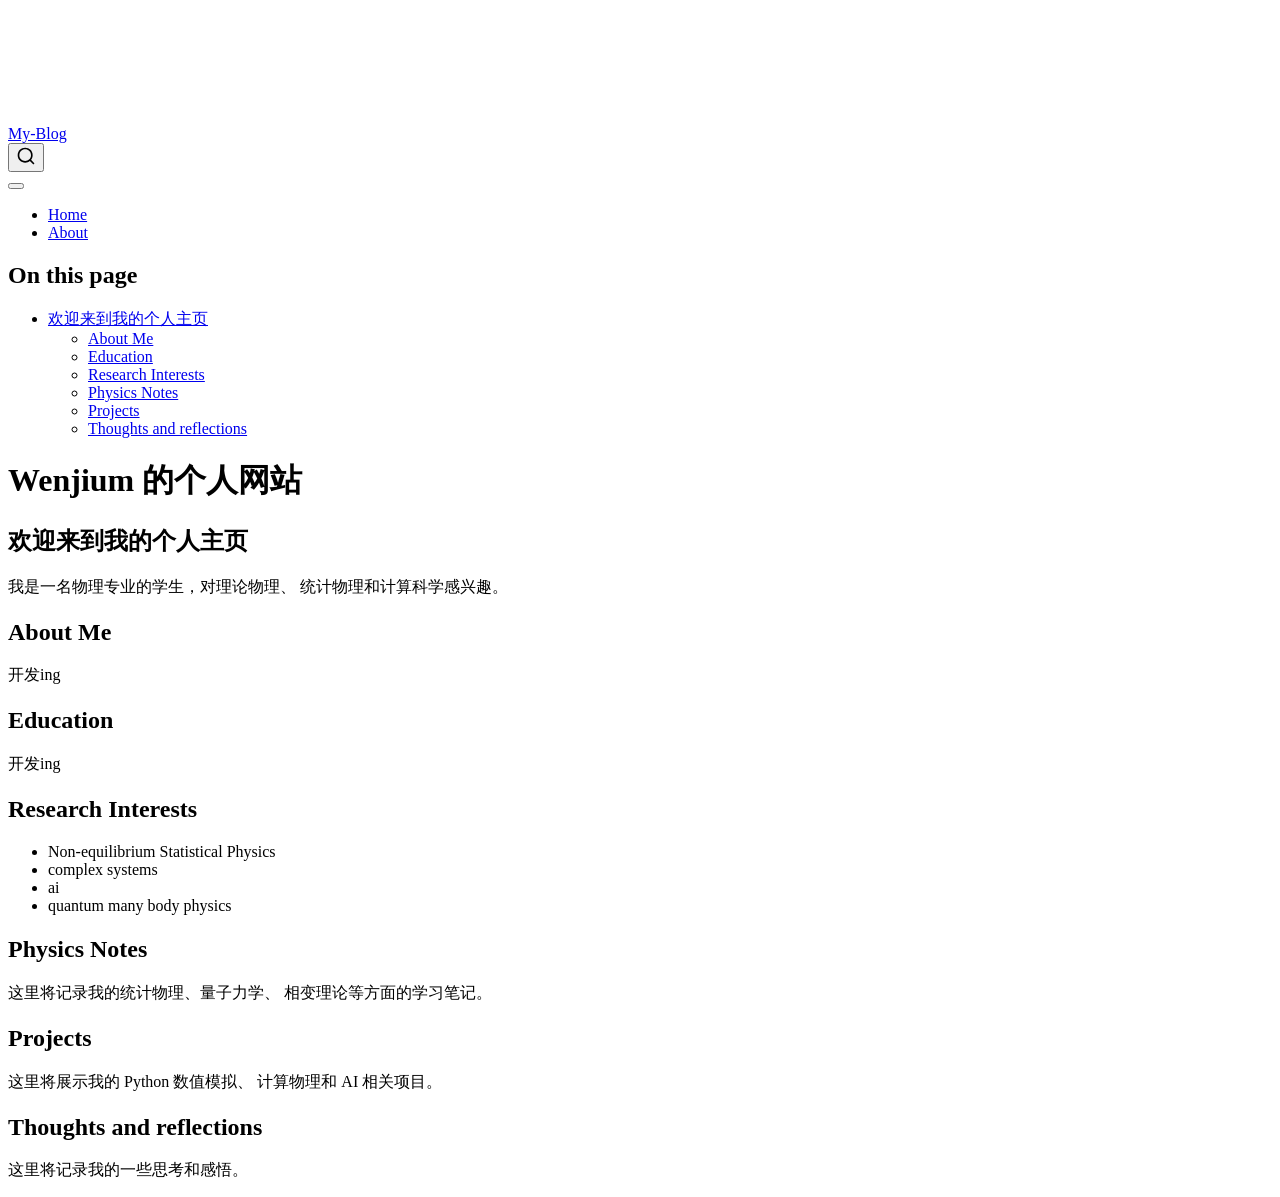
==== index.html @ 46b1db8d "Built site for gh-pages" ====
<!DOCTYPE html>
<html xmlns="http://www.w3.org/1999/xhtml" lang="en" xml:lang="en"><head>

<meta charset="utf-8">
<meta name="generator" content="quarto-1.10.18">

<meta name="viewport" content="width=device-width, initial-scale=1.0, user-scalable=yes">


<title>Wenjium 的个人网站 – My-Blog</title>
<style>
/* Default styles provided by pandoc.
** See https://pandoc.org/MANUAL.html#variables-for-html for config info.
*/
span.smallcaps{font-variant: small-caps;}
div.columns{display: flex; gap: 1.5em;}
div.column{flex: auto;}
@media screen {
div.columns{gap: min(4vw, 1.5em);}
div.column{overflow-x: auto;}
}
div.hanging-indent{margin-left: 1.5em; text-indent: -1.5em;}
ul.task-list{list-style: none;}
ul.task-list li input[type="checkbox"] {
  width: 0.8em;
  margin: 0 0.8em 0.2em -1em; /* quarto-specific, see https://github.com/quarto-dev/quarto-cli/issues/4556 */ 
  vertical-align: middle;
}
</style>


<script src="site_libs/quarto-nav/quarto-nav.js"></script>
<script src="site_libs/quarto-nav/headroom.min.js"></script>
<script src="site_libs/clipboard/clipboard.min.js"></script>
<script src="site_libs/quarto-search/autocomplete.umd.js"></script>
<script src="site_libs/quarto-search/fuse.min.js"></script>
<script src="site_libs/quarto-search/quarto-search.js"></script>
<meta name="quarto:offset" content="./">
<script src="site_libs/quarto-html/quarto.js" type="module"></script>
<script src="site_libs/quarto-html/tabsets/tabsets.js" type="module"></script>
<script src="site_libs/quarto-html/popper.min.js"></script>
<script src="site_libs/quarto-html/tippy.umd.min.js"></script>
<script src="site_libs/quarto-html/anchor.min.js"></script>
<link href="site_libs/quarto-html/tippy.css" rel="stylesheet">
<link href="site_libs/quarto-html/quarto-syntax-highlighting-64a204ab8560d761af7679ceaba22944.css" rel="stylesheet" id="quarto-text-highlighting-styles">
<script src="site_libs/bootstrap/bootstrap.min.js"></script>
<link href="site_libs/bootstrap/bootstrap-icons.css" rel="stylesheet">
<link href="site_libs/bootstrap/bootstrap-172ba59bd5e0b52282274ba0c0cc16fc.min.css" rel="stylesheet" append-hash="true" id="quarto-bootstrap" data-mode="light">
<script id="quarto-search-options" type="application/json">{
  "location": "navbar",
  "copy-button": false,
  "collapse-after": 3,
  "panel-placement": "end",
  "type": "overlay",
  "limit": 50,
  "keyboard-shortcut": [
    "f",
    "/",
    "s"
  ],
  "show-item-context": false,
  "language": {
    "search-no-results-text": "No results",
    "search-matching-documents-text": "matching documents",
    "search-copy-link-title": "Copy link to search",
    "search-hide-matches-text": "Hide additional matches",
    "search-more-match-text": "more match in this document",
    "search-more-matches-text": "more matches in this document",
    "search-clear-button-title": "Clear",
    "search-text-placeholder": "",
    "search-detached-cancel-button-title": "Cancel",
    "search-submit-button-title": "Submit",
    "search-label": "Search"
  }
}</script>


<link rel="stylesheet" href="styles.css">
</head>

<body class="nav-fixed quarto-light">

<div id="quarto-search-results"></div>
  <header id="quarto-header" class="headroom fixed-top">
    <nav class="navbar navbar-expand-lg " data-bs-theme="dark">
      <div class="navbar-container container-fluid">
      <div class="navbar-brand-container mx-auto">
    <a class="navbar-brand" href="./index.html">
    <span class="navbar-title">My-Blog</span>
    </a>
  </div>
            <div id="quarto-search" class="" title="Search"></div>
          <button class="navbar-toggler" type="button" data-bs-toggle="collapse" data-bs-target="#navbarCollapse" aria-controls="navbarCollapse" role="menu" aria-expanded="false" aria-label="Toggle navigation" onclick="if (window.quartoToggleHeadroom) { window.quartoToggleHeadroom(); }">
  <span class="navbar-toggler-icon"></span>
</button>
          <div class="collapse navbar-collapse" id="navbarCollapse">
            <ul class="navbar-nav navbar-nav-scroll me-auto">
  <li class="nav-item">
    <a class="nav-link active" href="./index.html" aria-current="page"> 
<span class="menu-text">Home</span></a>
  </li>  
  <li class="nav-item">
    <a class="nav-link" href="./about.html"> 
<span class="menu-text">About</span></a>
  </li>  
</ul>
          </div> <!-- /navcollapse -->
            <div class="quarto-navbar-tools">
</div>
      </div> <!-- /container-fluid -->
    </nav>
</header>
<!-- content -->
<div id="quarto-content" class="quarto-container page-columns page-rows-contents page-layout-article page-navbar">
<!-- sidebar -->
<!-- margin-sidebar -->
    <div id="quarto-margin-sidebar" class="sidebar margin-sidebar">
        <nav id="TOC" role="doc-toc" class="toc-active">
    <h2 id="toc-title">On this page</h2>
   
  <ul>
  <li><a href="#欢迎来到我的个人主页" id="toc-欢迎来到我的个人主页" class="nav-link active" data-scroll-target="#欢迎来到我的个人主页">欢迎来到我的个人主页</a>
  <ul class="collapse">
  <li><a href="#about-me" id="toc-about-me" class="nav-link" data-scroll-target="#about-me">About Me</a></li>
  <li><a href="#education" id="toc-education" class="nav-link" data-scroll-target="#education">Education</a></li>
  <li><a href="#research-interests" id="toc-research-interests" class="nav-link" data-scroll-target="#research-interests">Research Interests</a></li>
  <li><a href="#physics-notes" id="toc-physics-notes" class="nav-link" data-scroll-target="#physics-notes">Physics Notes</a></li>
  <li><a href="#projects" id="toc-projects" class="nav-link" data-scroll-target="#projects">Projects</a></li>
  <li><a href="#thoughts-and-reflections" id="toc-thoughts-and-reflections" class="nav-link" data-scroll-target="#thoughts-and-reflections">Thoughts and reflections</a></li>
  </ul></li>
  </ul>
</nav>
    </div>
<!-- main -->
<main class="content" id="quarto-document-content">

<header id="title-block-header" class="quarto-title-block default">
<div class="quarto-title">
<h1 class="title">Wenjium 的个人网站</h1>
</div>



<div class="quarto-title-meta">

    
  
    
  </div>
  


</header>


<section id="欢迎来到我的个人主页" class="level1">
<h1>欢迎来到我的个人主页</h1>
<p>我是一名物理专业的学生，对理论物理、 统计物理和计算科学感兴趣。</p>
<section id="about-me" class="level2">
<h2 class="anchored" data-anchor-id="about-me">About Me</h2>
<p>开发ing</p>
</section>
<section id="education" class="level2">
<h2 class="anchored" data-anchor-id="education">Education</h2>
<p>开发ing</p>
</section>
<section id="research-interests" class="level2">
<h2 class="anchored" data-anchor-id="research-interests">Research Interests</h2>
<ul>
<li>Non-equilibrium Statistical Physics</li>
<li>complex systems</li>
<li>ai</li>
<li>quantum many body physics</li>
</ul>
</section>
<section id="physics-notes" class="level2">
<h2 class="anchored" data-anchor-id="physics-notes">Physics Notes</h2>
<p>这里将记录我的统计物理、量子力学、 相变理论等方面的学习笔记。</p>
</section>
<section id="projects" class="level2">
<h2 class="anchored" data-anchor-id="projects">Projects</h2>
<p>这里将展示我的 Python 数值模拟、 计算物理和 AI 相关项目。</p>
</section>
<section id="thoughts-and-reflections" class="level2">
<h2 class="anchored" data-anchor-id="thoughts-and-reflections">Thoughts and reflections</h2>
<p>这里将记录我的一些思考和感悟。</p>


</section>
</section>

</main> <!-- /main -->
<script id="quarto-html-after-body" type="application/javascript">
  window.document.addEventListener("DOMContentLoaded", function (event) {
    const icon = "";
    const anchorJS = new window.AnchorJS();
    anchorJS.options = {
      placement: 'right',
      icon: icon
    };
    anchorJS.add('.anchored');
    const isCodeAnnotation = (el) => {
      for (const clz of el.classList) {
        if (clz.startsWith('code-annotation-')) {                     
          return true;
        }
      }
      return false;
    }
    const onCopySuccess = function(e) {
      // button target
      const button = e.trigger;
      // don't keep focus
      button.blur();
      // flash "checked"
      button.classList.add('code-copy-button-checked');
      var currentTitle = button.getAttribute("title");
      button.setAttribute("title", "Copied!");
      let tooltip;
      if (window.bootstrap) {
        button.setAttribute("data-bs-toggle", "tooltip");
        button.setAttribute("data-bs-placement", "left");
        button.setAttribute("data-bs-title", "Copied!");
        tooltip = new bootstrap.Tooltip(button, 
          { trigger: "manual", 
            customClass: "code-copy-button-tooltip",
            offset: [0, -8]});
        tooltip.show();    
      }
      setTimeout(function() {
        if (tooltip) {
          tooltip.hide();
          button.removeAttribute("data-bs-title");
          button.removeAttribute("data-bs-toggle");
          button.removeAttribute("data-bs-placement");
        }
        button.setAttribute("title", currentTitle);
        button.classList.remove('code-copy-button-checked');
      }, 1000);
      // clear code selection
      e.clearSelection();
    }
    const getTextToCopy = function(trigger) {
      const outerScaffold = trigger.parentElement.cloneNode(true);
      const codeEl = outerScaffold.querySelector('code');
      for (const childEl of codeEl.children) {
        if (isCodeAnnotation(childEl)) {
          childEl.remove();
        }
      }
      return codeEl.innerText;
    }
    const clipboard = new window.ClipboardJS('.code-copy-button:not([data-in-quarto-modal])', {
      text: getTextToCopy
    });
    clipboard.on('success', onCopySuccess);
    if (window.document.getElementById('quarto-embedded-source-code-modal')) {
      const clipboardModal = new window.ClipboardJS('.code-copy-button[data-in-quarto-modal]', {
        text: getTextToCopy,
        container: window.document.getElementById('quarto-embedded-source-code-modal')
      });
      clipboardModal.on('success', onCopySuccess);
    }
      var localhostRegex = new RegExp(/^(?:http|https):\/\/localhost\:?[0-9]*\//);
      var mailtoRegex = new RegExp(/^mailto:/);
        var filterRegex = new RegExp('/' + window.location.host + '/');
      var isInternal = (href) => {
          return filterRegex.test(href) || localhostRegex.test(href) || mailtoRegex.test(href);
      }
      // Inspect non-navigation links and adorn them if external
     var links = window.document.querySelectorAll('a[href]:not(.nav-link):not(.navbar-brand):not(.toc-action):not(.sidebar-link):not(.sidebar-item-toggle):not(.pagination-link):not(.no-external):not([aria-hidden]):not(.dropdown-item):not(.quarto-navigation-tool):not(.about-link)');
      for (var i=0; i<links.length; i++) {
        const link = links[i];
        if (!isInternal(link.href)) {
          // undo the damage that might have been done by quarto-nav.js in the case of
          // links that we want to consider external
          if (link.dataset.originalHref !== undefined) {
            link.href = link.dataset.originalHref;
          }
        }
      }
    function tippyHover(el, contentFn, onTriggerFn, onUntriggerFn) {
      const config = {
        allowHTML: true,
        maxWidth: 500,
        delay: 100,
        arrow: false,
        appendTo: function(el) {
            return el.parentElement;
        },
        interactive: true,
        interactiveBorder: 10,
        theme: 'quarto',
        placement: 'bottom-start',
      };
      if (contentFn) {
        config.content = contentFn;
      }
      if (onTriggerFn) {
        config.onTrigger = onTriggerFn;
      }
      if (onUntriggerFn) {
        config.onUntrigger = onUntriggerFn;
      }
      window.tippy(el, config); 
    }
    const noterefs = window.document.querySelectorAll('a[role="doc-noteref"]');
    for (var i=0; i<noterefs.length; i++) {
      const ref = noterefs[i];
      tippyHover(ref, function() {
        // use id or data attribute instead here
        let href = ref.getAttribute('data-footnote-href') || ref.getAttribute('href');
        try { href = new URL(href).hash; } catch {}
        const id = href.replace(/^#\/?/, "");
        const note = window.document.getElementById(id);
        if (note) {
          return note.innerHTML;
        } else {
          return "";
        }
      });
    }
    const xrefs = window.document.querySelectorAll('a.quarto-xref');
    const processXRef = (id, note) => {
      // Strip column container classes
      const stripColumnClz = (el) => {
        el.classList.remove("page-full", "page-columns");
        if (el.children) {
          for (const child of el.children) {
            stripColumnClz(child);
          }
        }
      }
      stripColumnClz(note)
      if (id === null || id.startsWith('sec-')) {
        // Special case sections, only their first couple elements
        const container = document.createElement("div");
        if (note.children && note.children.length > 2) {
          container.appendChild(note.children[0].cloneNode(true));
          for (let i = 1; i < note.children.length; i++) {
            const child = note.children[i];
            if (child.tagName === "P" && child.innerText === "") {
              continue;
            } else {
              container.appendChild(child.cloneNode(true));
              break;
            }
          }
          if (window.Quarto?.typesetMath) {
            window.Quarto.typesetMath(container);
          }
          return container.innerHTML
        } else {
          if (window.Quarto?.typesetMath) {
            window.Quarto.typesetMath(note);
          }
          return note.innerHTML;
        }
      } else {
        // Remove any anchor links if they are present
        const anchorLink = note.querySelector('a.anchorjs-link');
        if (anchorLink) {
          anchorLink.remove();
        }
        if (window.Quarto?.typesetMath) {
          window.Quarto.typesetMath(note);
        }
        if (note.classList.contains("callout")) {
          return note.outerHTML;
        } else {
          return note.innerHTML;
        }
      }
    }
    for (var i=0; i<xrefs.length; i++) {
      const xref = xrefs[i];
      tippyHover(xref, undefined, function(instance) {
        instance.disable();
        let url = xref.getAttribute('href');
        let hash = undefined; 
        if (url.startsWith('#')) {
          hash = url;
        } else {
          try { hash = new URL(url).hash; } catch {}
        }
        if (hash) {
          const id = hash.replace(/^#\/?/, "");
          const note = window.document.getElementById(id);
          if (note !== null) {
            try {
              const html = processXRef(id, note.cloneNode(true));
              instance.setContent(html);
            } finally {
              instance.enable();
              instance.show();
            }
          } else {
            // See if we can fetch this
            fetch(url.split('#')[0])
            .then(res => res.text())
            .then(html => {
              const parser = new DOMParser();
              const htmlDoc = parser.parseFromString(html, "text/html");
              const note = htmlDoc.getElementById(id);
              if (note !== null) {
                const html = processXRef(id, note);
                instance.setContent(html);
              } 
            }).finally(() => {
              instance.enable();
              instance.show();
            });
          }
        } else {
          // See if we can fetch a full url (with no hash to target)
          // This is a special case and we should probably do some content thinning / targeting
          fetch(url)
          .then(res => res.text())
          .then(html => {
            const parser = new DOMParser();
            const htmlDoc = parser.parseFromString(html, "text/html");
            const note = htmlDoc.querySelector('main.content');
            if (note !== null) {
              // This should only happen for chapter cross references
              // (since there is no id in the URL)
              // remove the first header
              if (note.children.length > 0 && note.children[0].tagName === "HEADER") {
                note.children[0].remove();
              }
              const html = processXRef(null, note);
              instance.setContent(html);
            } 
          }).finally(() => {
            instance.enable();
            instance.show();
          });
        }
      }, function(instance) {
      });
    }
        let selectedAnnoteEl;
        const selectorForAnnotation = ( cell, annotation) => {
          let cellAttr = 'data-code-cell="' + cell + '"';
          let lineAttr = 'data-code-annotation="' +  annotation + '"';
          const selector = 'span[' + cellAttr + '][' + lineAttr + ']';
          return selector;
        }
        const selectCodeLines = (annoteEl) => {
          const doc = window.document;
          const targetCell = annoteEl.getAttribute("data-target-cell");
          const targetAnnotation = annoteEl.getAttribute("data-target-annotation");
          const annoteSpan = window.document.querySelector(selectorForAnnotation(targetCell, targetAnnotation));
          const lines = annoteSpan.getAttribute("data-code-lines").split(",");
          const lineIds = lines.map((line) => {
            return targetCell + "-" + line;
          })
          let top = null;
          let height = null;
          let parent = null;
          if (lineIds.length > 0) {
              //compute the position of the single el (top and bottom and make a div)
              const el = window.document.getElementById(lineIds[0]);
              top = el.offsetTop;
              height = el.offsetHeight;
              parent = el.parentElement.parentElement;
            if (lineIds.length > 1) {
              const lastEl = window.document.getElementById(lineIds[lineIds.length - 1]);
              const bottom = lastEl.offsetTop + lastEl.offsetHeight;
              height = bottom - top;
            }
            if (top !== null && height !== null && parent !== null) {
              // cook up a div (if necessary) and position it 
              let div = window.document.getElementById("code-annotation-line-highlight");
              if (div === null) {
                div = window.document.createElement("div");
                div.setAttribute("id", "code-annotation-line-highlight");
                div.style.position = 'absolute';
                parent.appendChild(div);
              }
              div.style.top = top - 2 + "px";
              div.style.height = height + 4 + "px";
              div.style.left = 0;
              let gutterDiv = window.document.getElementById("code-annotation-line-highlight-gutter");
              if (gutterDiv === null) {
                gutterDiv = window.document.createElement("div");
                gutterDiv.setAttribute("id", "code-annotation-line-highlight-gutter");
                gutterDiv.style.position = 'absolute';
                const codeCell = window.document.getElementById(targetCell);
                const gutter = codeCell.querySelector('.code-annotation-gutter');
                gutter.appendChild(gutterDiv);
              }
              gutterDiv.style.top = top - 2 + "px";
              gutterDiv.style.height = height + 4 + "px";
            }
            selectedAnnoteEl = annoteEl;
          }
        };
        const unselectCodeLines = () => {
          const elementsIds = ["code-annotation-line-highlight", "code-annotation-line-highlight-gutter"];
          elementsIds.forEach((elId) => {
            const div = window.document.getElementById(elId);
            if (div) {
              div.remove();
            }
          });
          selectedAnnoteEl = undefined;
        };
          // Handle positioning of the toggle
      window.addEventListener(
        "resize",
        throttle(() => {
          elRect = undefined;
          if (selectedAnnoteEl) {
            selectCodeLines(selectedAnnoteEl);
          }
        }, 10)
      );
      function throttle(fn, ms) {
      let throttle = false;
      let timer;
        return (...args) => {
          if(!throttle) { // first call gets through
              fn.apply(this, args);
              throttle = true;
          } else { // all the others get throttled
              if(timer) clearTimeout(timer); // cancel #2
              timer = setTimeout(() => {
                fn.apply(this, args);
                timer = throttle = false;
              }, ms);
          }
        };
      }
        // Attach click handler to the DT
        const annoteDls = window.document.querySelectorAll('dt[data-target-cell]');
        for (const annoteDlNode of annoteDls) {
          annoteDlNode.addEventListener('click', (event) => {
            const clickedEl = event.target;
            if (clickedEl !== selectedAnnoteEl) {
              unselectCodeLines();
              const activeEl = window.document.querySelector('dt[data-target-cell].code-annotation-active');
              if (activeEl) {
                activeEl.classList.remove('code-annotation-active');
              }
              selectCodeLines(clickedEl);
              clickedEl.classList.add('code-annotation-active');
            } else {
              // Unselect the line
              unselectCodeLines();
              clickedEl.classList.remove('code-annotation-active');
            }
          });
        }
    const findCites = (el) => {
      const parentEl = el.parentElement;
      if (parentEl) {
        const cites = parentEl.dataset.cites;
        if (cites) {
          return {
            el,
            cites: cites.split(' ')
          };
        } else {
          return findCites(el.parentElement)
        }
      } else {
        return undefined;
      }
    };
    var bibliorefs = window.document.querySelectorAll('a[role="doc-biblioref"]');
    for (var i=0; i<bibliorefs.length; i++) {
      const ref = bibliorefs[i];
      const citeInfo = findCites(ref);
      if (citeInfo) {
        tippyHover(citeInfo.el, function() {
          var popup = window.document.createElement('div');
          citeInfo.cites.forEach(function(cite) {
            var citeDiv = window.document.createElement('div');
            citeDiv.classList.add('hanging-indent');
            citeDiv.classList.add('csl-entry');
            var biblioDiv = window.document.getElementById('ref-' + cite);
            if (biblioDiv) {
              citeDiv.innerHTML = biblioDiv.innerHTML;
            }
            popup.appendChild(citeDiv);
          });
          return popup.innerHTML;
        });
      }
    }
  });
  </script>
</div> <!-- /content -->




</body></html>
---- site_libs/quarto-html/tippy.css ----
.tippy-box[data-animation=fade][data-state=hidden]{opacity:0}[data-tippy-root]{max-width:calc(100vw - 10px)}.tippy-box{position:relative;background-color:#333;color:#fff;border-radius:4px;font-size:14px;line-height:1.4;white-space:normal;outline:0;transition-property:transform,visibility,opacity}.tippy-box[data-placement^=top]>.tippy-arrow{bottom:0}.tippy-box[data-placement^=top]>.tippy-arrow:before{bottom:-7px;left:0;border-width:8px 8px 0;border-top-color:initial;transform-origin:center top}.tippy-box[data-placement^=bottom]>.tippy-arrow{top:0}.tippy-box[data-placement^=bottom]>.tippy-arrow:before{top:-7px;left:0;border-width:0 8px 8px;border-bottom-color:initial;transform-origin:center bottom}.tippy-box[data-placement^=left]>.tippy-arrow{right:0}.tippy-box[data-placement^=left]>.tippy-arrow:before{border-width:8px 0 8px 8px;border-left-color:initial;right:-7px;transform-origin:center left}.tippy-box[data-placement^=right]>.tippy-arrow{left:0}.tippy-box[data-placement^=right]>.tippy-arrow:before{left:-7px;border-width:8px 8px 8px 0;border-right-color:initial;transform-origin:center right}.tippy-box[data-inertia][data-state=visible]{transition-timing-function:cubic-bezier(.54,1.5,.38,1.11)}.tippy-arrow{width:16px;height:16px;color:#333}.tippy-arrow:before{content:"";position:absolute;border-color:transparent;border-style:solid}.tippy-content{position:relative;padding:5px 9px;z-index:1}
---- site_libs/quarto-html/quarto-syntax-highlighting-64a204ab8560d761af7679ceaba22944.css ----
/* quarto syntax highlight colors */
:root {
  --quarto-hl-ot-color: #003B4F;
  --quarto-hl-at-color: #657422;
  --quarto-hl-ss-color: #20794D;
  --quarto-hl-an-color: #5E5E5E;
  --quarto-hl-fu-color: #4758AB;
  --quarto-hl-st-color: #20794D;
  --quarto-hl-cf-color: #003B4F;
  --quarto-hl-op-color: #5E5E5E;
  --quarto-hl-er-color: #AD0000;
  --quarto-hl-bn-color: #AD0000;
  --quarto-hl-al-color: #AD0000;
  --quarto-hl-va-color: #111111;
  --quarto-hl-bu-color: inherit;
  --quarto-hl-ex-color: inherit;
  --quarto-hl-pp-color: #AD0000;
  --quarto-hl-in-color: #5E5E5E;
  --quarto-hl-vs-color: #20794D;
  --quarto-hl-wa-color: #5E5E5E;
  --quarto-hl-do-color: #5E5E5E;
  --quarto-hl-im-color: #00769E;
  --quarto-hl-ch-color: #20794D;
  --quarto-hl-dt-color: #AD0000;
  --quarto-hl-fl-color: #AD0000;
  --quarto-hl-co-color: #5E5E5E;
  --quarto-hl-cv-color: #5E5E5E;
  --quarto-hl-cn-color: #8f5902;
  --quarto-hl-sc-color: #5E5E5E;
  --quarto-hl-dv-color: #AD0000;
  --quarto-hl-kw-color: #003B4F;
}

/* other quarto variables */
:root {
  --quarto-font-monospace: SFMono-Regular, Menlo, Monaco, Consolas, "Liberation Mono", "Courier New", monospace;
}

/* syntax highlight based on Pandoc's rules */
pre > code.sourceCode > span {
  color: #003B4F;
}

code.sourceCode > span {
  color: #003B4F;
}

div.sourceCode,
div.sourceCode pre.sourceCode {
  color: #003B4F;
}

/* Normal */
code span {
  color: #003B4F;
}

/* Alert */
code span.al {
  color: #AD0000;
  font-style: inherit;
}

/* Annotation */
code span.an {
  color: #5E5E5E;
  font-style: inherit;
}

/* Attribute */
code span.at {
  color: #657422;
  font-style: inherit;
}

/* BaseN */
code span.bn {
  color: #AD0000;
  font-style: inherit;
}

/* BuiltIn */
code span.bu {
  font-style: inherit;
}

/* ControlFlow */
code span.cf {
  color: #003B4F;
  font-weight: bold;
  font-style: inherit;
}

/* Char */
code span.ch {
  color: #20794D;
  font-style: inherit;
}

/* Constant */
code span.cn {
  color: #8f5902;
  font-style: inherit;
}

/* Comment */
code span.co {
  color: #5E5E5E;
  font-style: inherit;
}

/* CommentVar */
code span.cv {
  color: #5E5E5E;
  font-style: italic;
}

/* Documentation */
code span.do {
  color: #5E5E5E;
  font-style: italic;
}

/* DataType */
code span.dt {
  color: #AD0000;
  font-style: inherit;
}

/* DecVal */
code span.dv {
  color: #AD0000;
  font-style: inherit;
}

/* Error */
code span.er {
  color: #AD0000;
  font-style: inherit;
}

/* Extension */
code span.ex {
  font-style: inherit;
}

/* Float */
code span.fl {
  color: #AD0000;
  font-style: inherit;
}

/* Function */
code span.fu {
  color: #4758AB;
  font-style: inherit;
}

/* Import */
code span.im {
  color: #00769E;
  font-style: inherit;
}

/* Information */
code span.in {
  color: #5E5E5E;
  font-style: inherit;
}

/* Keyword */
code span.kw {
  color: #003B4F;
  font-weight: bold;
  font-style: inherit;
}

/* Operator */
code span.op {
  color: #5E5E5E;
  font-style: inherit;
}

/* Other */
code span.ot {
  color: #003B4F;
  font-style: inherit;
}

/* Preprocessor */
code span.pp {
  color: #AD0000;
  font-style: inherit;
}

/* SpecialChar */
code span.sc {
  color: #5E5E5E;
  font-style: inherit;
}

/* SpecialString */
code span.ss {
  color: #20794D;
  font-style: inherit;
}

/* String */
code span.st {
  color: #20794D;
  font-style: inherit;
}

/* Variable */
code span.va {
  color: #111111;
  font-style: inherit;
}

/* VerbatimString */
code span.vs {
  color: #20794D;
  font-style: inherit;
}

/* Warning */
code span.wa {
  color: #5E5E5E;
  font-style: italic;
}

.prevent-inlining {
  content: "</";
}

/*# sourceMappingURL=9d8d5bb603a83b8298b89080a598c93b.css.map */
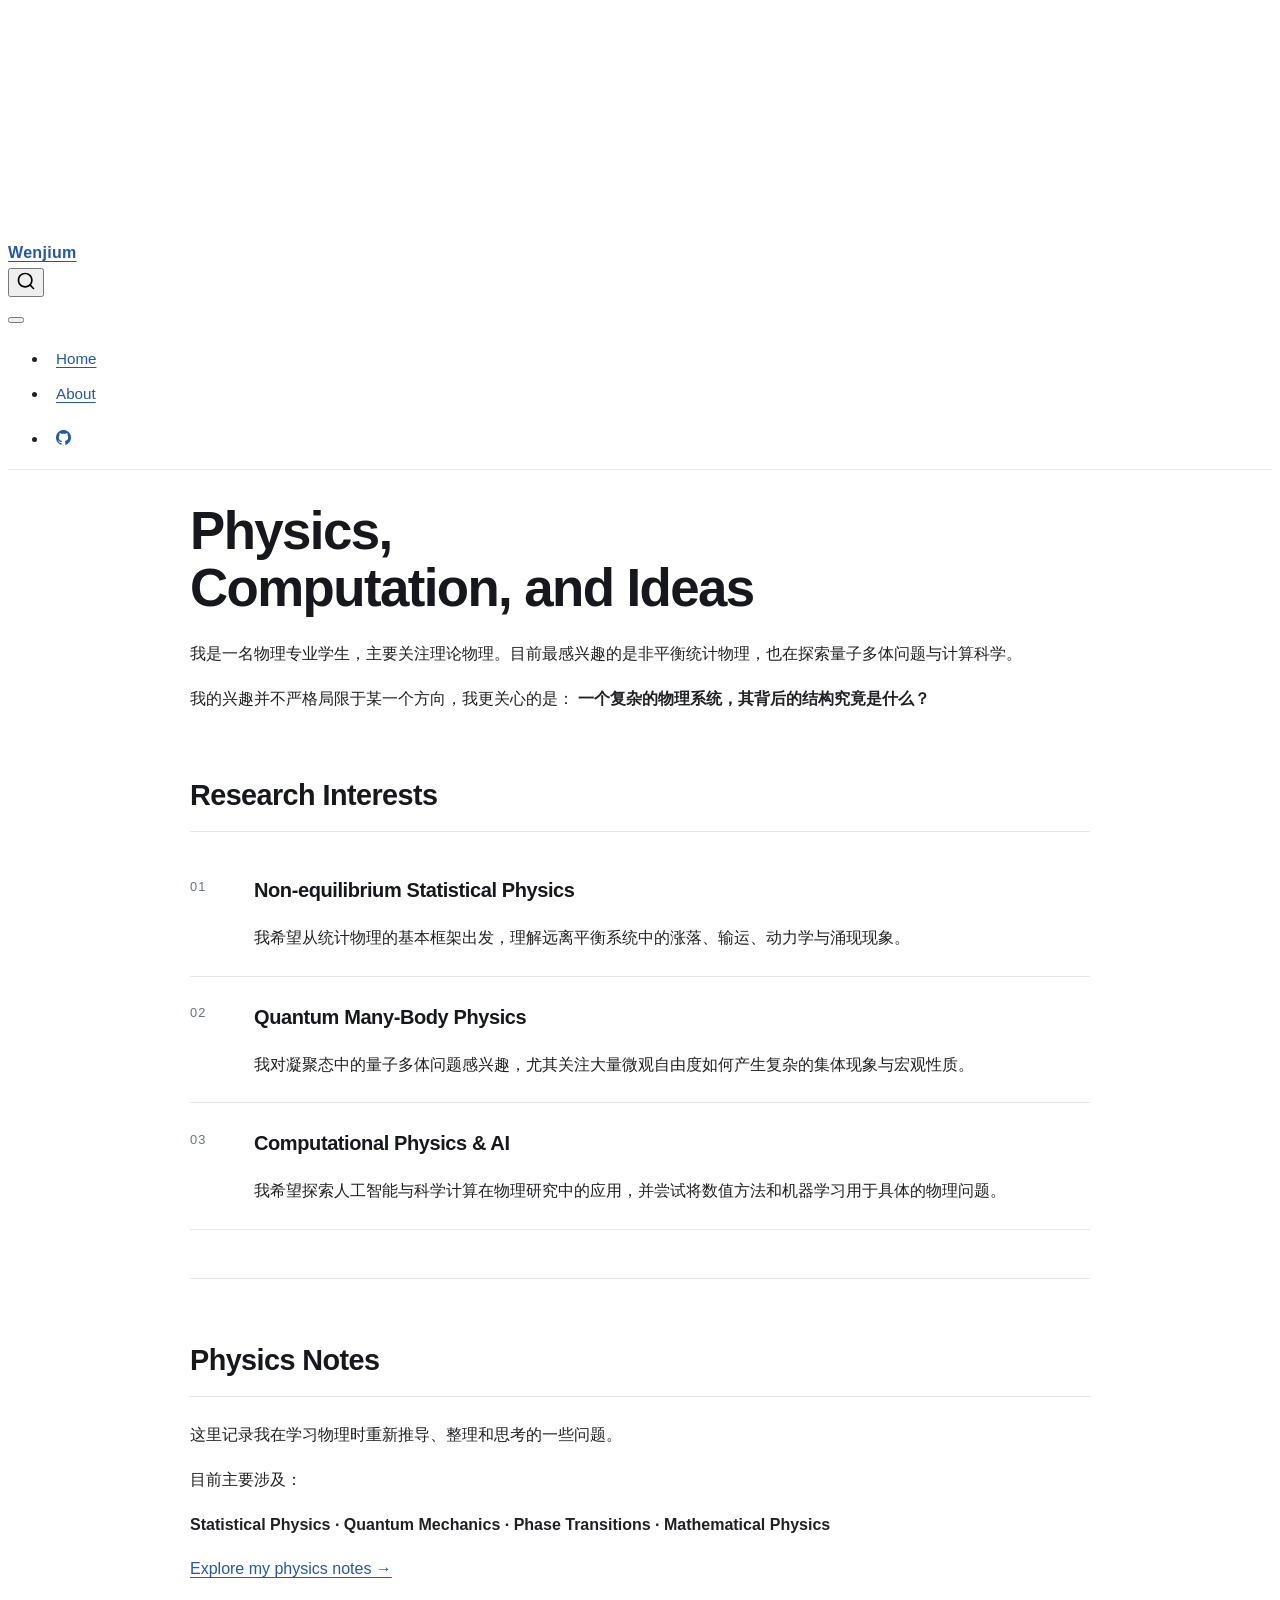
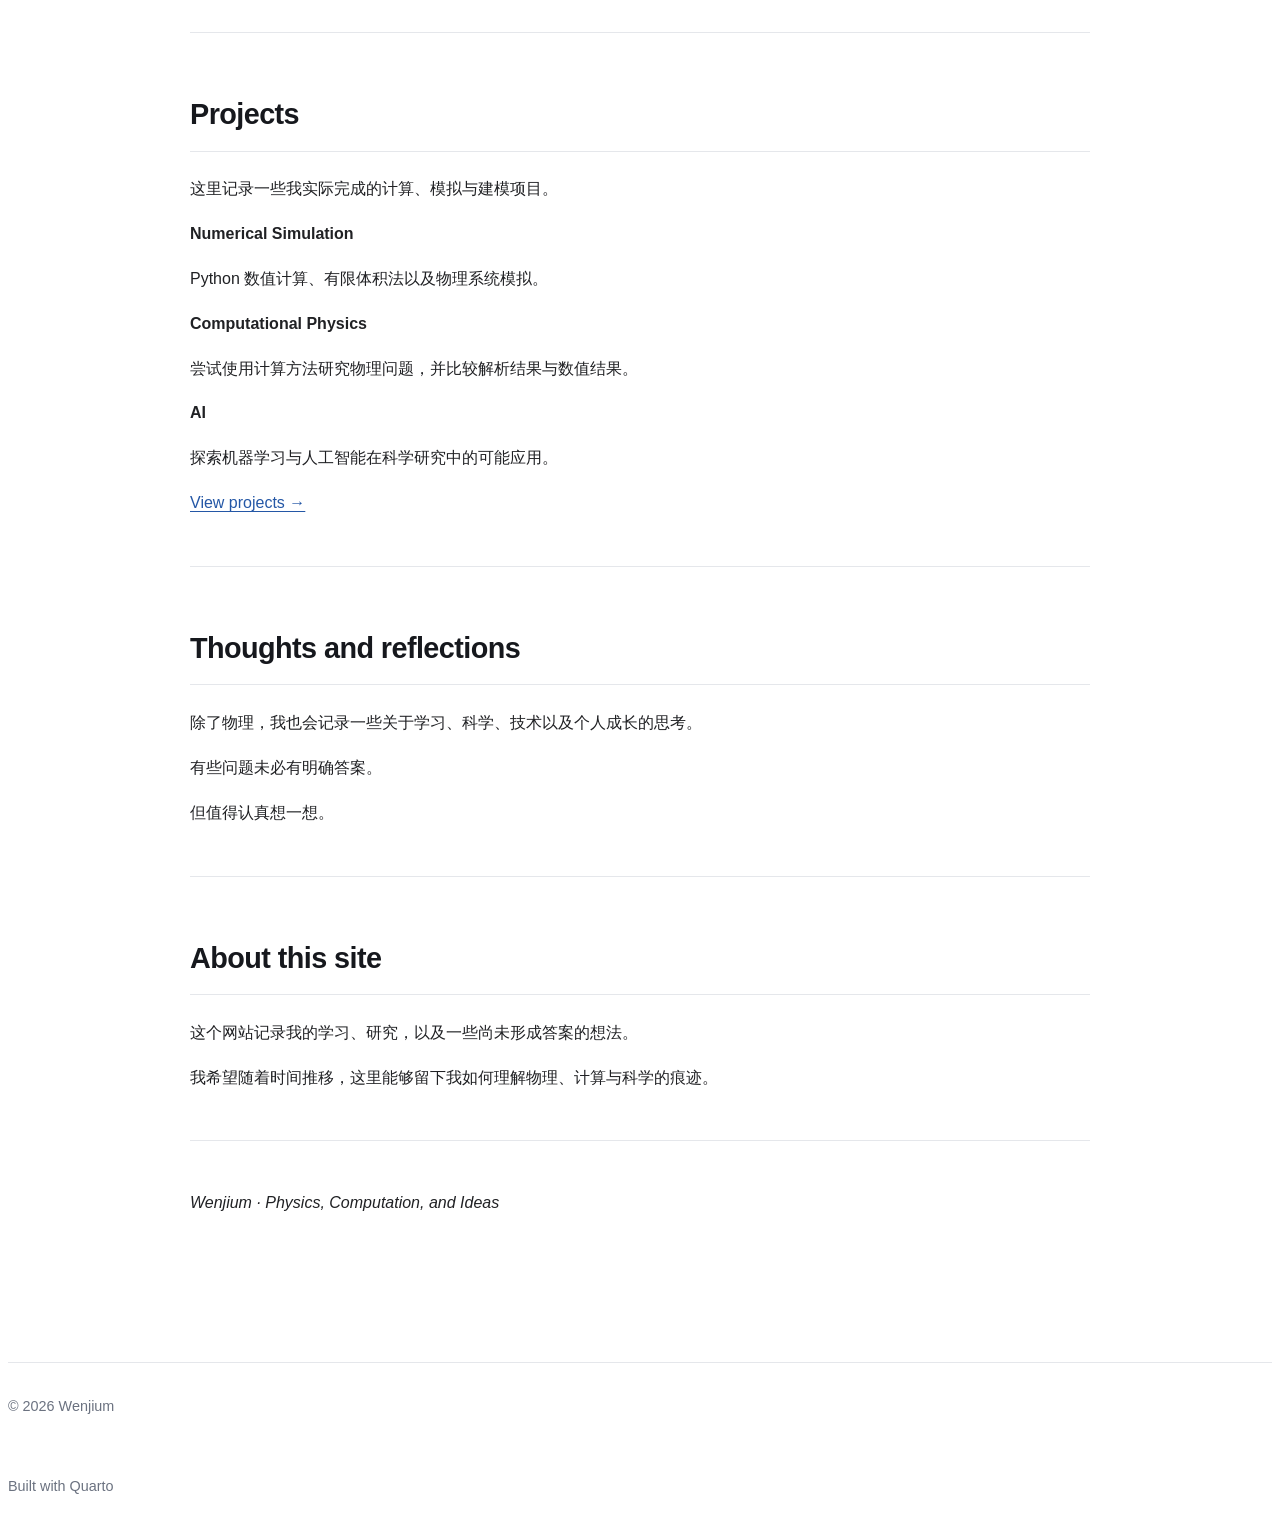
==== commit 061be0c3: "Built site for gh-pages" ====
--- a/index.html
+++ b/index.html
@@ -7,7 +7,7 @@
 <meta name="viewport" content="width=device-width, initial-scale=1.0, user-scalable=yes">
 
 
-<title>Wenjium 的个人网站 – My-Blog</title>
+<title>Wenjium</title>
 <style>
 /* Default styles provided by pandoc.
 ** See https://pandoc.org/MANUAL.html#variables-for-html for config info.
@@ -45,7 +45,7 @@
 <link href="site_libs/quarto-html/quarto-syntax-highlighting-64a204ab8560d761af7679ceaba22944.css" rel="stylesheet" id="quarto-text-highlighting-styles">
 <script src="site_libs/bootstrap/bootstrap.min.js"></script>
 <link href="site_libs/bootstrap/bootstrap-icons.css" rel="stylesheet">
-<link href="site_libs/bootstrap/bootstrap-172ba59bd5e0b52282274ba0c0cc16fc.min.css" rel="stylesheet" append-hash="true" id="quarto-bootstrap" data-mode="light">
+<link href="site_libs/bootstrap/bootstrap-55617497126496852ff9f5a59253c640.min.css" rel="stylesheet" append-hash="true" id="quarto-bootstrap" data-mode="light">
 <script id="quarto-search-options" type="application/json">{
   "location": "navbar",
   "copy-button": false,
@@ -73,12 +73,13 @@
     "search-label": "Search"
   }
 }</script>
+<style>html{ scroll-behavior: smooth; }</style>
 
 
 <link rel="stylesheet" href="styles.css">
 </head>
 
-<body class="nav-fixed quarto-light">
+<body class="nav-fixed fullcontent quarto-light">
 
 <div id="quarto-search-results"></div>
   <header id="quarto-header" class="headroom fixed-top">
@@ -86,7 +87,7 @@
       <div class="navbar-container container-fluid">
       <div class="navbar-brand-container mx-auto">
     <a class="navbar-brand" href="./index.html">
-    <span class="navbar-title">My-Blog</span>
+    <span class="navbar-title">Wenjium</span>
     </a>
   </div>
             <div id="quarto-search" class="" title="Search"></div>
@@ -104,6 +105,13 @@
 <span class="menu-text">About</span></a>
   </li>  
 </ul>
+            <ul class="navbar-nav navbar-nav-scroll ms-auto">
+  <li class="nav-item compact">
+    <a class="nav-link" href="https://github.com/wenjium88-png"> <i class="bi bi-github" role="img">
+</i> 
+<span class="menu-text"></span></a>
+  </li>  
+</ul>
           </div> <!-- /navcollapse -->
             <div class="quarto-navbar-tools">
 </div>
@@ -114,79 +122,98 @@
 <div id="quarto-content" class="quarto-container page-columns page-rows-contents page-layout-article page-navbar">
 <!-- sidebar -->
 <!-- margin-sidebar -->
-    <div id="quarto-margin-sidebar" class="sidebar margin-sidebar">
-        <nav id="TOC" role="doc-toc" class="toc-active">
-    <h2 id="toc-title">On this page</h2>
-   
-  <ul>
-  <li><a href="#欢迎来到我的个人主页" id="toc-欢迎来到我的个人主页" class="nav-link active" data-scroll-target="#欢迎来到我的个人主页">欢迎来到我的个人主页</a>
-  <ul class="collapse">
-  <li><a href="#about-me" id="toc-about-me" class="nav-link" data-scroll-target="#about-me">About Me</a></li>
-  <li><a href="#education" id="toc-education" class="nav-link" data-scroll-target="#education">Education</a></li>
-  <li><a href="#research-interests" id="toc-research-interests" class="nav-link" data-scroll-target="#research-interests">Research Interests</a></li>
-  <li><a href="#physics-notes" id="toc-physics-notes" class="nav-link" data-scroll-target="#physics-notes">Physics Notes</a></li>
-  <li><a href="#projects" id="toc-projects" class="nav-link" data-scroll-target="#projects">Projects</a></li>
-  <li><a href="#thoughts-and-reflections" id="toc-thoughts-and-reflections" class="nav-link" data-scroll-target="#thoughts-and-reflections">Thoughts and reflections</a></li>
-  </ul></li>
-  </ul>
-</nav>
-    </div>
+    
 <!-- main -->
-<main class="content" id="quarto-document-content">
-
-<header id="title-block-header" class="quarto-title-block default">
-<div class="quarto-title">
-<h1 class="title">Wenjium 的个人网站</h1>
-</div>
-
-
-
-<div class="quarto-title-meta">
-
-    
-  
-    
-  </div>
-  
-
-
-</header>
-
-
-<section id="欢迎来到我的个人主页" class="level1">
-<h1>欢迎来到我的个人主页</h1>
-<p>我是一名物理专业的学生，对理论物理、 统计物理和计算科学感兴趣。</p>
-<section id="about-me" class="level2">
-<h2 class="anchored" data-anchor-id="about-me">About Me</h2>
-<p>开发ing</p>
-</section>
-<section id="education" class="level2">
-<h2 class="anchored" data-anchor-id="education">Education</h2>
-<p>开发ing</p>
-</section>
+<main class="content" id="quarto-document-content"><header id="title-block-header" class="quarto-title-block"></header>
+
+
+
+
+<h1 class="hero-title">
+Physics,<br> Computation, and Ideas
+</h1>
+<p>我是一名物理专业学生，主要关注理论物理。目前最感兴趣的是非平衡统计物理，也在探索量子多体问题与计算科学。</p>
+<p>我的兴趣并不严格局限于某一个方向，我更关心的是： <strong>一个复杂的物理系统，其背后的结构究竟是什么？</strong></p>
 <section id="research-interests" class="level2">
 <h2 class="anchored" data-anchor-id="research-interests">Research Interests</h2>
-<ul>
-<li>Non-equilibrium Statistical Physics</li>
-<li>complex systems</li>
-<li>ai</li>
-<li>quantum many body physics</li>
-</ul>
+<!-- 注意：下面每行 HTML 都不要缩进到 4 个空格以上， -->
+<!-- 否则 pandoc 会把它当作缩进代码块，标签会被原样显示出来。 -->
+<div class="interest-item">
+<div class="interest-number">
+01
+</div>
+<div>
+<h3 class="anchored">
+Non-equilibrium Statistical Physics
+</h3>
+<p>
+我希望从统计物理的基本框架出发，理解远离平衡系统中的涨落、输运、动力学与涌现现象。
+</p>
+</div>
+</div>
+<div class="interest-item">
+<div class="interest-number">
+02
+</div>
+<div>
+<h3 class="anchored">
+Quantum Many-Body Physics
+</h3>
+<p>
+我对凝聚态中的量子多体问题感兴趣，尤其关注大量微观自由度如何产生复杂的集体现象与宏观性质。
+</p>
+</div>
+</div>
+<div class="interest-item">
+<div class="interest-number">
+03
+</div>
+<div>
+<h3 class="anchored">
+Computational Physics &amp; AI
+</h3>
+<p>
+我希望探索人工智能与科学计算在物理研究中的应用，并尝试将数值方法和机器学习用于具体的物理问题。
+</p>
+</div>
+</div>
+<hr>
 </section>
 <section id="physics-notes" class="level2">
 <h2 class="anchored" data-anchor-id="physics-notes">Physics Notes</h2>
-<p>这里将记录我的统计物理、量子力学、 相变理论等方面的学习笔记。</p>
+<p>这里记录我在学习物理时重新推导、整理和思考的一些问题。</p>
+<p>目前主要涉及：</p>
+<p><strong>Statistical Physics · Quantum Mechanics · Phase Transitions · Mathematical Physics</strong></p>
+<p><a href="#">Explore my physics notes →</a></p>
+<hr>
 </section>
 <section id="projects" class="level2">
 <h2 class="anchored" data-anchor-id="projects">Projects</h2>
-<p>这里将展示我的 Python 数值模拟、 计算物理和 AI 相关项目。</p>
+<p>这里记录一些我实际完成的计算、模拟与建模项目。</p>
+<p><strong>Numerical Simulation</strong></p>
+<p>Python 数值计算、有限体积法以及物理系统模拟。</p>
+<p><strong>Computational Physics</strong></p>
+<p>尝试使用计算方法研究物理问题，并比较解析结果与数值结果。</p>
+<p><strong>AI</strong></p>
+<p>探索机器学习与人工智能在科学研究中的可能应用。</p>
+<p><a href="#">View projects →</a></p>
+<hr>
 </section>
 <section id="thoughts-and-reflections" class="level2">
 <h2 class="anchored" data-anchor-id="thoughts-and-reflections">Thoughts and reflections</h2>
-<p>这里将记录我的一些思考和感悟。</p>
-
-
+<p>除了物理，我也会记录一些关于学习、科学、技术以及个人成长的思考。</p>
+<p>有些问题未必有明确答案。</p>
+<p>但值得认真想一想。</p>
+<hr>
 </section>
+<section id="about-this-site" class="level2">
+<h2 class="anchored" data-anchor-id="about-this-site">About this site</h2>
+<p>这个网站记录我的学习、研究，以及一些尚未形成答案的想法。</p>
+<p>我希望随着时间推移，这里能够留下我如何理解物理、计算与科学的痕迹。</p>
+<hr>
+<p><em>Wenjium · Physics, Computation, and Ideas</em></p>
+
+
 </section>
 
 </main> <!-- /main -->
@@ -263,7 +290,7 @@
     }
       var localhostRegex = new RegExp(/^(?:http|https):\/\/localhost\:?[0-9]*\//);
       var mailtoRegex = new RegExp(/^mailto:/);
-        var filterRegex = new RegExp('/' + window.location.host + '/');
+        var filterRegex = new RegExp("https:\/\/wenjium88-png\.github\.io\/my-blog\/");
       var isInternal = (href) => {
           return filterRegex.test(href) || localhostRegex.test(href) || mailtoRegex.test(href);
       }
@@ -591,8 +618,22 @@
   });
   </script>
 </div> <!-- /content -->
-
-
-
-
+<footer class="footer">
+  <div class="nav-footer">
+    <div class="nav-footer-left">
+<p>© 2026 Wenjium</p>
+</div>   
+    <div class="nav-footer-center">
+      &nbsp;
+    </div>
+    <div class="nav-footer-right">
+<p>Built with Quarto</p>
+</div>
+  </div>
+</footer>
+
+
+
+
+<script src="site_libs/quarto-html/zenscroll-min.js"></script>
 </body></html>
--- a/styles.css
+++ b/styles.css
@@ -0,0 +1,238 @@
+/* =========================================
+   Wenjium — Personal Academic Website
+   ========================================= */
+
+/* ---------- Global ---------- */
+
+:root {
+  --body-font: "Inter", "Noto Sans SC", "Microsoft YaHei", sans-serif;
+  --heading-font: "Inter", "Noto Sans SC", "Microsoft YaHei", sans-serif;
+  --accent-color: #2457a6;
+  --text-color: #202124;
+  --muted-color: #6b7280;
+  --border-color: #e5e7eb;
+  --soft-bg: #f7f8fa;
+  --content-width: 900px;
+}
+
+body {
+  font-family: var(--body-font);
+  color: var(--text-color);
+  line-height: 1.8;
+  font-size: 16px;
+}
+
+/* ---------- Main content ---------- */
+
+#quarto-content {
+  max-width: var(--content-width);
+  margin: 0 auto;
+  padding-bottom: 4rem;
+}
+
+/* ---------- Navigation ---------- */
+
+.navbar {
+  border-bottom: 1px solid var(--border-color);
+}
+
+.navbar-brand {
+  font-weight: 700;
+  letter-spacing: 0.02em;
+}
+
+.navbar-nav .nav-link {
+  font-size: 0.95rem;
+  margin-left: 0.5rem;
+  transition: opacity 0.2s ease;
+}
+
+.navbar-nav .nav-link:hover {
+  opacity: 0.65;
+}
+
+/* ---------- Headings ---------- */
+
+h1,
+h2,
+h3,
+h4 {
+  font-family: var(--heading-font);
+  color: #16181d;
+  font-weight: 650;
+  letter-spacing: -0.02em;
+}
+
+h1 {
+  line-height: 1.15;
+}
+
+.hero-title {
+  font-size: clamp(2.2rem, 4.2vw, 3.3rem);
+  line-height: 1.08;
+  letter-spacing: -0.03em;
+  margin-top: 1rem;
+  margin-bottom: 1.5rem;
+  font-weight: 700;
+}
+
+h2 {
+  font-size: 1.8rem;
+  margin-top: 3.5rem;
+  padding-bottom: 0.6rem;
+  border-bottom: 1px solid var(--border-color);
+}
+
+h3 {
+  font-size: 1.25rem;
+  margin-top: 2rem;
+  margin-bottom: 0.5rem;
+}
+
+/* ---------- Intro ---------- */
+
+#title-block-header {
+  margin-bottom: 2rem;
+}
+
+#title-block-header .title {
+  font-weight: 700;
+}
+
+/* ---------- Strong text ---------- */
+
+strong {
+  font-weight: 650;
+}
+
+/* ---------- Links ---------- */
+
+a {
+  color: var(--accent-color);
+  text-decoration-thickness: 1px;
+  text-underline-offset: 3px;
+}
+
+a:hover {
+  color: #163d78;
+}
+
+/* ---------- Blockquotes ---------- */
+
+blockquote {
+  margin: 2rem 0;
+  padding: 1rem 1.5rem;
+  border-left: 3px solid var(--accent-color);
+  background: var(--soft-bg);
+  color: #3f4650;
+  font-size: 1.05rem;
+}
+
+/* ---------- Horizontal rules ---------- */
+
+hr {
+  margin: 3rem 0;
+  border: 0;
+  border-top: 1px solid var(--border-color);
+}
+
+/* ---------- Code ---------- */
+
+code {
+  font-size: 0.9em;
+}
+
+pre {
+  border-radius: 8px;
+  padding: 1rem;
+}
+
+/* ---------- Lists ---------- */
+
+li {
+  margin-bottom: 0.35rem;
+}
+
+/* ---------- Tables ---------- */
+
+table {
+  border-collapse: collapse;
+}
+
+table th,
+table td {
+  padding: 0.65rem 0.8rem;
+  border-bottom: 1px solid var(--border-color);
+}
+
+/* ---------- Footer ---------- */
+
+.nav-footer {
+  border-top: 1px solid var(--border-color);
+  margin-top: 4rem;
+  padding-top: 1rem;
+  color: var(--muted-color);
+  font-size: 0.9rem;
+}
+
+/* ---------- Mobile ---------- */
+
+@media (max-width: 768px) {
+
+  body {
+    font-size: 15px;
+  }
+
+  #quarto-content {
+    padding-left: 1.2rem;
+    padding-right: 1.2rem;
+  }
+
+  h1 {
+    margin-top: 2rem;
+  }
+
+  h2 {
+    margin-top: 2.8rem;
+    font-size: 1.55rem;
+  }
+
+  blockquote {
+    padding: 0.8rem 1rem;
+  }
+}
+
+.interest-item {
+  display: grid;
+  grid-template-columns: 48px 1fr;
+  column-gap: 1rem;
+  padding: 1.4rem 0;
+  border-bottom: 1px solid var(--border-color);
+}
+
+.interest-item:first-of-type {
+  padding-top: 1rem;
+}
+
+.interest-number {
+  padding-top: 0.15rem;
+  font-size: 0.8rem;
+  color: var(--muted-color);
+  font-variant-numeric: tabular-nums;
+  letter-spacing: 0.08em;
+}
+
+.interest-item h3 {
+  margin-top: 0;
+  margin-bottom: 0.5rem;
+}
+
+.interest-item p {
+  margin-bottom: 0;
+}
+
+@media (max-width: 768px) {
+  .interest-item {
+    grid-template-columns: 36px 1fr;
+  }
+}
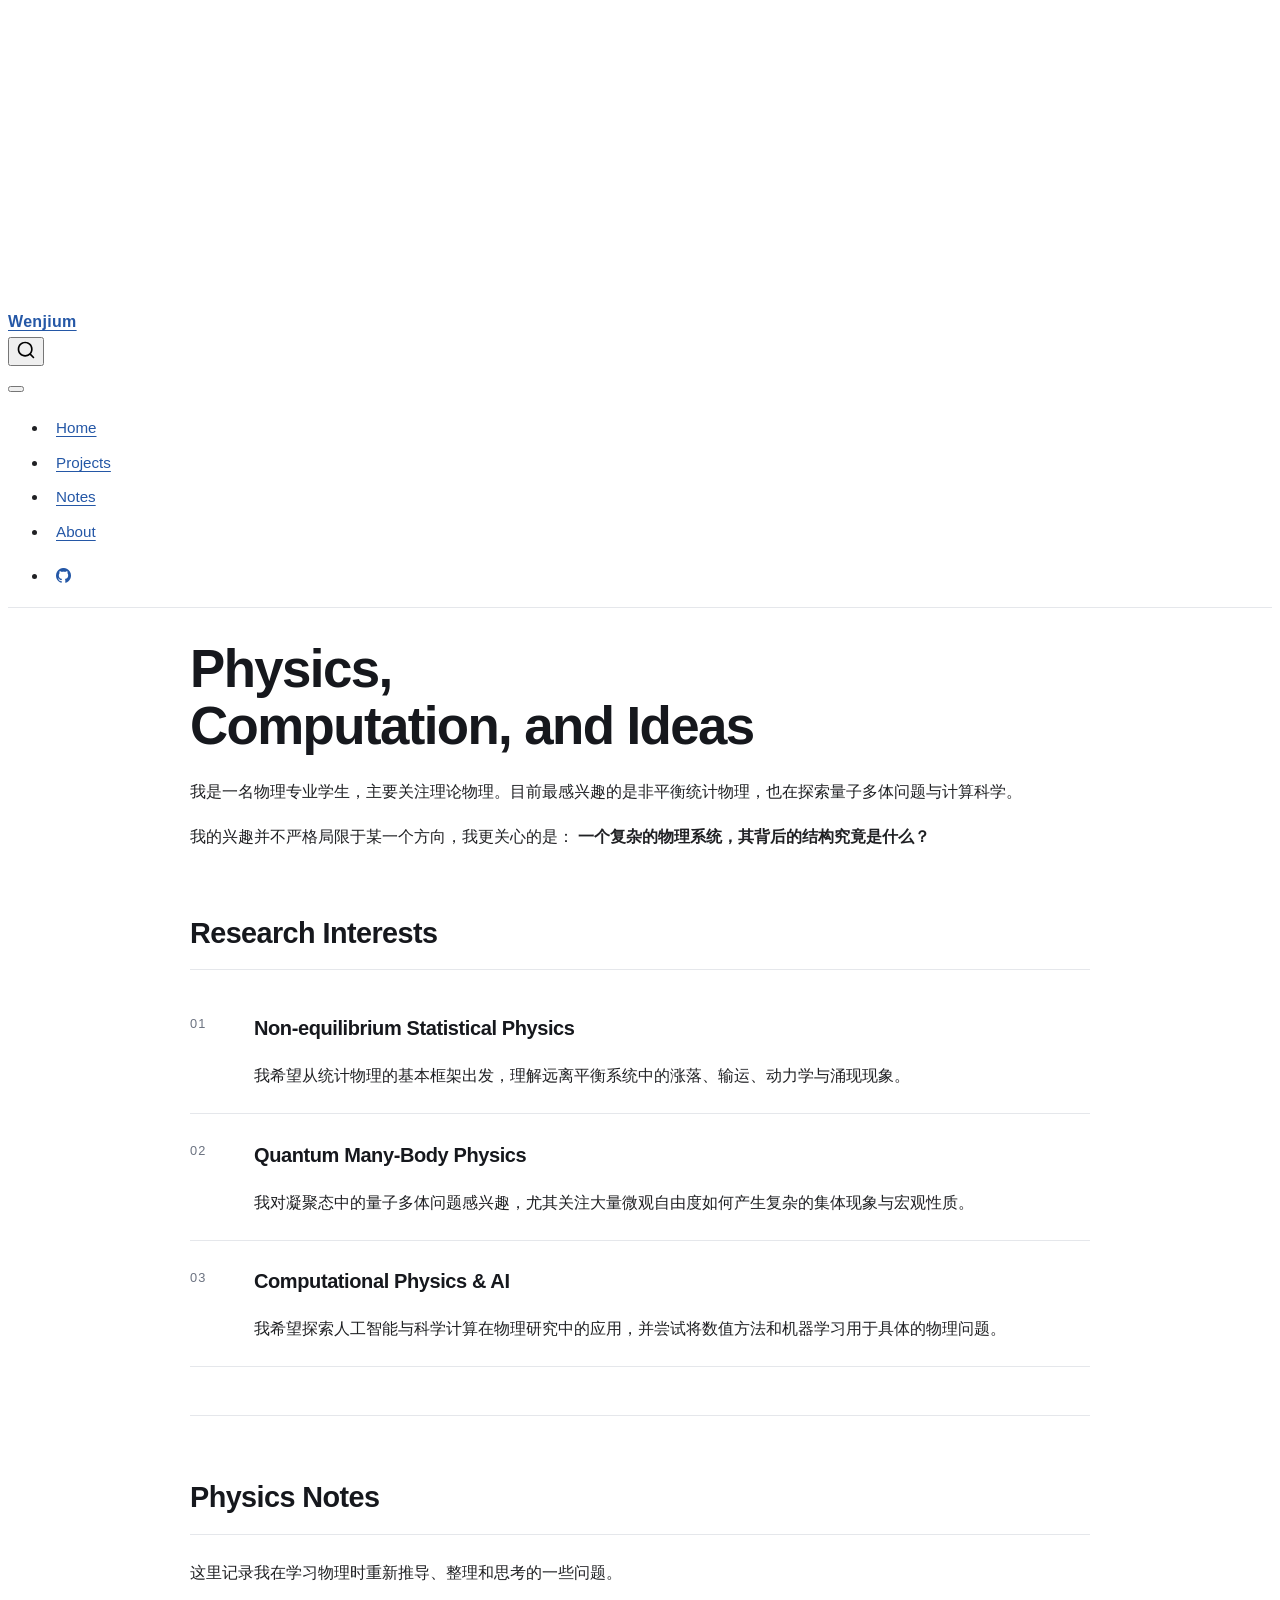
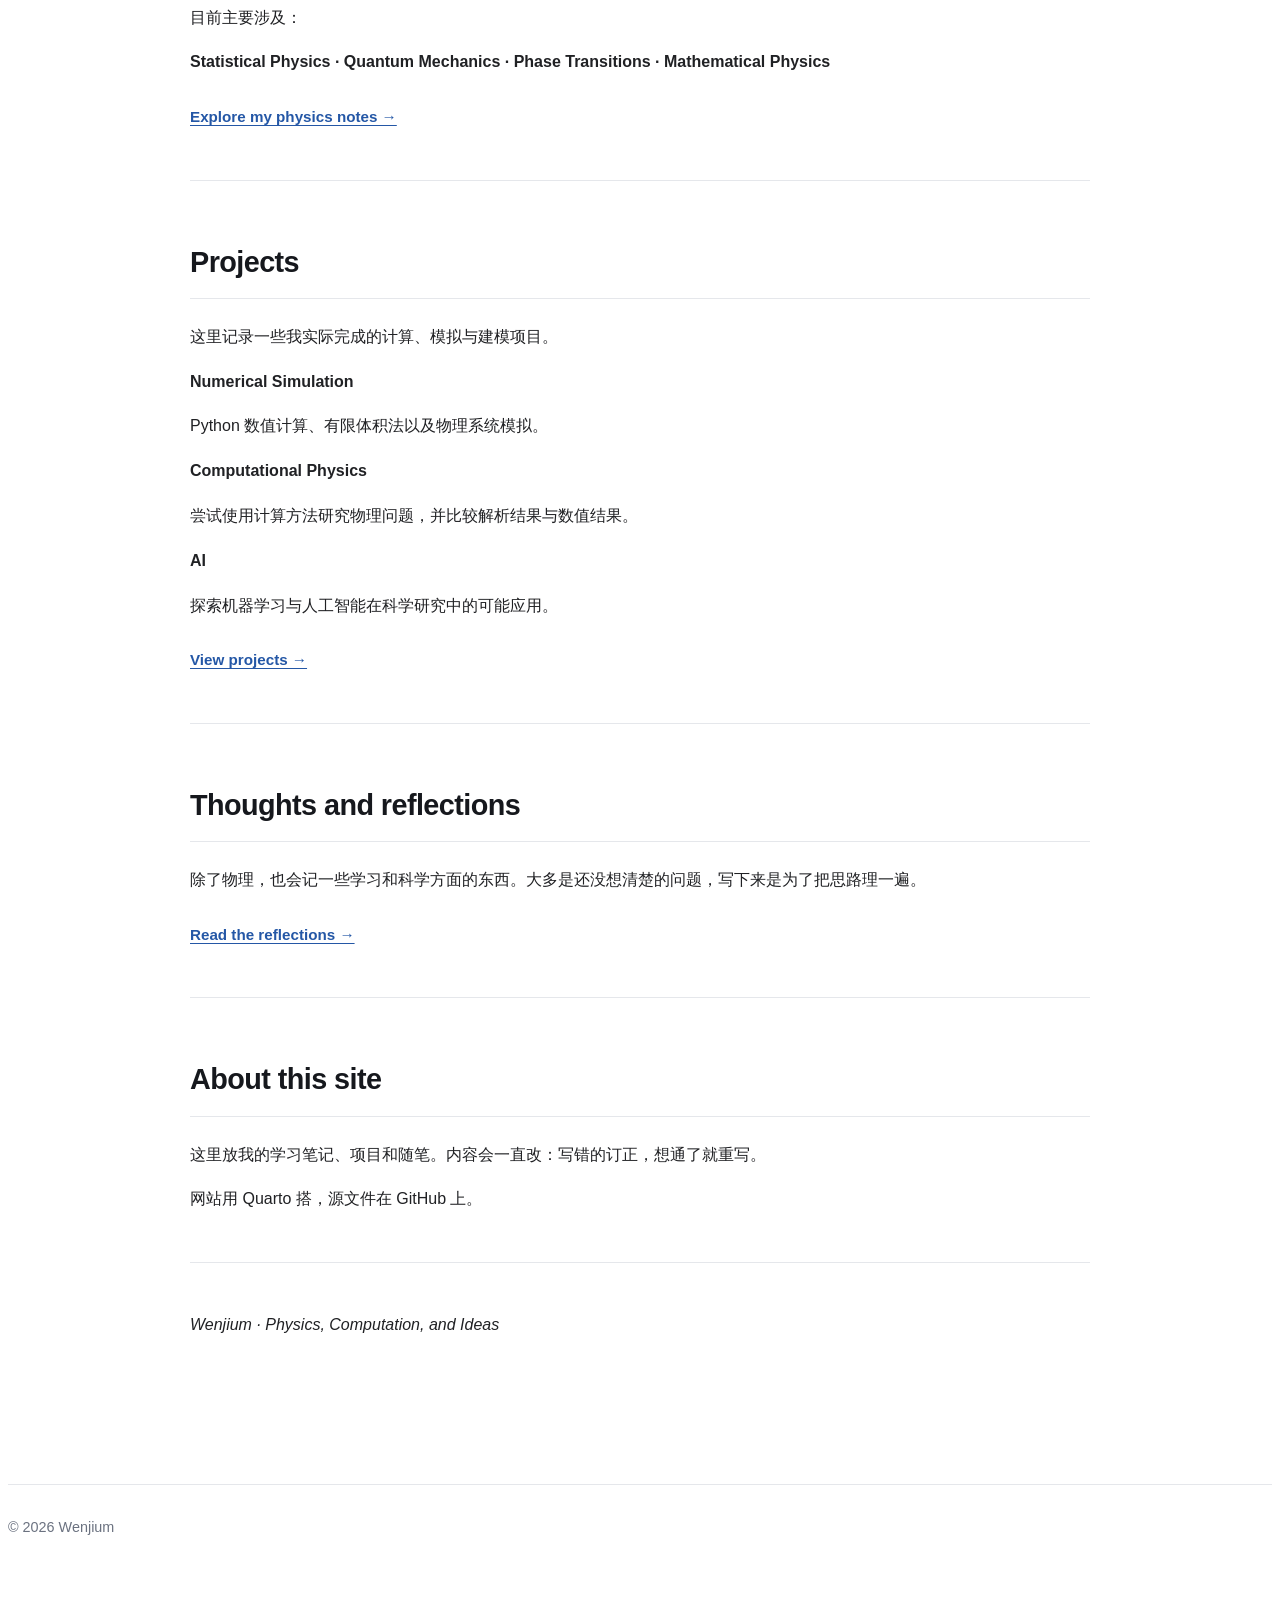
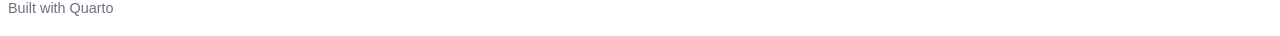
==== commit 0fa48be5: "Built site for gh-pages" ====
--- a/index.html
+++ b/index.html
@@ -1,8 +1,8 @@
 <!DOCTYPE html>
-<html xmlns="http://www.w3.org/1999/xhtml" lang="en" xml:lang="en"><head>
+<html xmlns="http://www.w3.org/1999/xhtml" lang="zh-Hans" xml:lang="zh-Hans"><head>
 
 <meta charset="utf-8">
-<meta name="generator" content="quarto-1.10.18">
+<meta name="generator" content="quarto-1.10.19">
 
 <meta name="viewport" content="width=device-width, initial-scale=1.0, user-scalable=yes">
 
@@ -42,7 +42,7 @@
 <script src="site_libs/quarto-html/tippy.umd.min.js"></script>
 <script src="site_libs/quarto-html/anchor.min.js"></script>
 <link href="site_libs/quarto-html/tippy.css" rel="stylesheet">
-<link href="site_libs/quarto-html/quarto-syntax-highlighting-64a204ab8560d761af7679ceaba22944.css" rel="stylesheet" id="quarto-text-highlighting-styles">
+<link href="site_libs/quarto-html/quarto-syntax-highlighting-bf27225e3a48a9273f3daa8f8e829971.css" rel="stylesheet" id="quarto-text-highlighting-styles">
 <script src="site_libs/bootstrap/bootstrap.min.js"></script>
 <link href="site_libs/bootstrap/bootstrap-icons.css" rel="stylesheet">
 <link href="site_libs/bootstrap/bootstrap-55617497126496852ff9f5a59253c640.min.css" rel="stylesheet" append-hash="true" id="quarto-bootstrap" data-mode="light">
@@ -60,17 +60,17 @@
   ],
   "show-item-context": false,
   "language": {
-    "search-no-results-text": "No results",
-    "search-matching-documents-text": "matching documents",
-    "search-copy-link-title": "Copy link to search",
-    "search-hide-matches-text": "Hide additional matches",
-    "search-more-match-text": "more match in this document",
-    "search-more-matches-text": "more matches in this document",
-    "search-clear-button-title": "Clear",
+    "search-no-results-text": "没有结果",
+    "search-matching-documents-text": "匹配的文档",
+    "search-copy-link-title": "复制搜索链接",
+    "search-hide-matches-text": "隐藏其它匹配结果",
+    "search-more-match-text": "更多匹配结果",
+    "search-more-matches-text": "更多匹配结果",
+    "search-clear-button-title": "清除",
     "search-text-placeholder": "",
-    "search-detached-cancel-button-title": "Cancel",
-    "search-submit-button-title": "Submit",
-    "search-label": "Search"
+    "search-detached-cancel-button-title": "取消",
+    "search-submit-button-title": "提交",
+    "search-label": "搜索"
   }
 }</script>
 <style>html{ scroll-behavior: smooth; }</style>
@@ -90,8 +90,8 @@
     <span class="navbar-title">Wenjium</span>
     </a>
   </div>
-            <div id="quarto-search" class="" title="Search"></div>
-          <button class="navbar-toggler" type="button" data-bs-toggle="collapse" data-bs-target="#navbarCollapse" aria-controls="navbarCollapse" role="menu" aria-expanded="false" aria-label="Toggle navigation" onclick="if (window.quartoToggleHeadroom) { window.quartoToggleHeadroom(); }">
+            <div id="quarto-search" class="" title="搜索"></div>
+          <button class="navbar-toggler" type="button" data-bs-toggle="collapse" data-bs-target="#navbarCollapse" aria-controls="navbarCollapse" role="menu" aria-expanded="false" aria-label="展开或折叠导航栏" onclick="if (window.quartoToggleHeadroom) { window.quartoToggleHeadroom(); }">
   <span class="navbar-toggler-icon"></span>
 </button>
           <div class="collapse navbar-collapse" id="navbarCollapse">
@@ -99,6 +99,14 @@
   <li class="nav-item">
     <a class="nav-link active" href="./index.html" aria-current="page"> 
 <span class="menu-text">Home</span></a>
+  </li>  
+  <li class="nav-item">
+    <a class="nav-link" href="./projects/index.html"> 
+<span class="menu-text">Projects</span></a>
+  </li>  
+  <li class="nav-item">
+    <a class="nav-link" href="./physics-notes/index.html"> 
+<span class="menu-text">Notes</span></a>
   </li>  
   <li class="nav-item">
     <a class="nav-link" href="./about.html"> 
@@ -184,7 +192,7 @@
 <p>这里记录我在学习物理时重新推导、整理和思考的一些问题。</p>
 <p>目前主要涉及：</p>
 <p><strong>Statistical Physics · Quantum Mechanics · Phase Transitions · Mathematical Physics</strong></p>
-<p><a href="#">Explore my physics notes →</a></p>
+<p><a href="./physics-notes/index.html" class="section-link">Explore my physics notes →</a></p>
 <hr>
 </section>
 <section id="projects" class="level2">
@@ -196,20 +204,19 @@
 <p>尝试使用计算方法研究物理问题，并比较解析结果与数值结果。</p>
 <p><strong>AI</strong></p>
 <p>探索机器学习与人工智能在科学研究中的可能应用。</p>
-<p><a href="#">View projects →</a></p>
+<p><a href="./projects/index.html" class="section-link">View projects →</a></p>
 <hr>
 </section>
 <section id="thoughts-and-reflections" class="level2">
 <h2 class="anchored" data-anchor-id="thoughts-and-reflections">Thoughts and reflections</h2>
-<p>除了物理，我也会记录一些关于学习、科学、技术以及个人成长的思考。</p>
-<p>有些问题未必有明确答案。</p>
-<p>但值得认真想一想。</p>
+<p>除了物理，也会记一些学习和科学方面的东西。大多是还没想清楚的问题，写下来是为了把思路理一遍。</p>
+<p><a href="./thoughts/index.html" class="section-link">Read the reflections →</a></p>
 <hr>
 </section>
 <section id="about-this-site" class="level2">
 <h2 class="anchored" data-anchor-id="about-this-site">About this site</h2>
-<p>这个网站记录我的学习、研究，以及一些尚未形成答案的想法。</p>
-<p>我希望随着时间推移，这里能够留下我如何理解物理、计算与科学的痕迹。</p>
+<p>这里放我的学习笔记、项目和随笔。内容会一直改：写错的订正，想通了就重写。</p>
+<p>网站用 Quarto 搭，源文件在 GitHub 上。</p>
 <hr>
 <p><em>Wenjium · Physics, Computation, and Ideas</em></p>
 
@@ -242,12 +249,12 @@
       // flash "checked"
       button.classList.add('code-copy-button-checked');
       var currentTitle = button.getAttribute("title");
-      button.setAttribute("title", "Copied!");
+      button.setAttribute("title", "已复制");
       let tooltip;
       if (window.bootstrap) {
         button.setAttribute("data-bs-toggle", "tooltip");
         button.setAttribute("data-bs-placement", "left");
-        button.setAttribute("data-bs-title", "Copied!");
+        button.setAttribute("data-bs-title", "已复制");
         tooltip = new bootstrap.Tooltip(button, 
           { trigger: "manual", 
             customClass: "code-copy-button-tooltip",
--- a/site_libs/quarto-html/quarto-syntax-highlighting-bf27225e3a48a9273f3daa8f8e829971.css
+++ b/site_libs/quarto-html/quarto-syntax-highlighting-bf27225e3a48a9273f3daa8f8e829971.css
@@ -0,0 +1,236 @@
+/* quarto syntax highlight colors */
+:root {
+  --quarto-hl-ot-color: #003B4F;
+  --quarto-hl-at-color: #657422;
+  --quarto-hl-ss-color: #20794D;
+  --quarto-hl-an-color: #5E5E5E;
+  --quarto-hl-fu-color: #4758AB;
+  --quarto-hl-st-color: #20794D;
+  --quarto-hl-cf-color: #003B4F;
+  --quarto-hl-op-color: #5E5E5E;
+  --quarto-hl-er-color: #AD0000;
+  --quarto-hl-bn-color: #AD0000;
+  --quarto-hl-al-color: #AD0000;
+  --quarto-hl-va-color: #111111;
+  --quarto-hl-bu-color: inherit;
+  --quarto-hl-ex-color: inherit;
+  --quarto-hl-pp-color: #AD0000;
+  --quarto-hl-in-color: #5E5E5E;
+  --quarto-hl-vs-color: #20794D;
+  --quarto-hl-wa-color: #5E5E5E;
+  --quarto-hl-do-color: #5E5E5E;
+  --quarto-hl-im-color: #00769E;
+  --quarto-hl-ch-color: #20794D;
+  --quarto-hl-dt-color: #AD0000;
+  --quarto-hl-fl-color: #AD0000;
+  --quarto-hl-co-color: #5E5E5E;
+  --quarto-hl-cv-color: #5E5E5E;
+  --quarto-hl-cn-color: #8f5902;
+  --quarto-hl-sc-color: #5E5E5E;
+  --quarto-hl-dv-color: #AD0000;
+  --quarto-hl-kw-color: #003B4F;
+}
+
+/* other quarto variables */
+:root {
+  --quarto-font-monospace: SFMono-Regular, Menlo, Monaco, Consolas, "Liberation Mono", "Courier New", monospace;
+}
+
+/* syntax highlight based on Pandoc's rules */
+pre > code.sourceCode > span {
+  color: #003B4F;
+}
+
+code.sourceCode > span {
+  color: #003B4F;
+}
+
+div.sourceCode,
+div.sourceCode pre.sourceCode {
+  color: #003B4F;
+}
+
+/* Normal */
+code span {
+  color: #003B4F;
+}
+
+/* Alert */
+code span.al {
+  color: #AD0000;
+  font-style: inherit;
+}
+
+/* Annotation */
+code span.an {
+  color: #5E5E5E;
+  font-style: inherit;
+}
+
+/* Attribute */
+code span.at {
+  color: #657422;
+  font-style: inherit;
+}
+
+/* BaseN */
+code span.bn {
+  color: #AD0000;
+  font-style: inherit;
+}
+
+/* BuiltIn */
+code span.bu {
+  font-style: inherit;
+}
+
+/* ControlFlow */
+code span.cf {
+  color: #003B4F;
+  font-weight: bold;
+  font-style: inherit;
+}
+
+/* Char */
+code span.ch {
+  color: #20794D;
+  font-style: inherit;
+}
+
+/* Constant */
+code span.cn {
+  color: #8f5902;
+  font-style: inherit;
+}
+
+/* Comment */
+code span.co {
+  color: #5E5E5E;
+  font-style: inherit;
+}
+
+/* CommentVar */
+code span.cv {
+  color: #5E5E5E;
+  font-style: italic;
+}
+
+/* Documentation */
+code span.do {
+  color: #5E5E5E;
+  font-style: italic;
+}
+
+/* DataType */
+code span.dt {
+  color: #AD0000;
+  font-style: inherit;
+}
+
+/* DecVal */
+code span.dv {
+  color: #AD0000;
+  font-style: inherit;
+}
+
+/* Error */
+code span.er {
+  color: #AD0000;
+  font-style: inherit;
+}
+
+/* Extension */
+code span.ex {
+  font-style: inherit;
+}
+
+/* Float */
+code span.fl {
+  color: #AD0000;
+  font-style: inherit;
+}
+
+/* Function */
+code span.fu {
+  color: #4758AB;
+  font-style: inherit;
+}
+
+/* Import */
+code span.im {
+  color: #00769E;
+  font-style: inherit;
+}
+
+/* Information */
+code span.in {
+  color: #5E5E5E;
+  font-style: inherit;
+}
+
+/* Keyword */
+code span.kw {
+  color: #003B4F;
+  font-weight: bold;
+  font-style: inherit;
+}
+
+/* Operator */
+code span.op {
+  color: #5E5E5E;
+  font-style: inherit;
+}
+
+/* Other */
+code span.ot {
+  color: #003B4F;
+  font-style: inherit;
+}
+
+/* Preprocessor */
+code span.pp {
+  color: #AD0000;
+  font-style: inherit;
+}
+
+/* SpecialChar */
+code span.sc {
+  color: #5E5E5E;
+  font-style: inherit;
+}
+
+/* SpecialString */
+code span.ss {
+  color: #20794D;
+  font-style: inherit;
+}
+
+/* String */
+code span.st {
+  color: #20794D;
+  font-style: inherit;
+}
+
+/* Variable */
+code span.va {
+  color: #111111;
+  font-style: inherit;
+}
+
+/* VerbatimString */
+code span.vs {
+  color: #20794D;
+  font-style: inherit;
+}
+
+/* Warning */
+code span.wa {
+  color: #5E5E5E;
+  font-style: italic;
+}
+
+.prevent-inlining {
+  content: "</";
+}
+
+/*# sourceMappingURL=8be38f48d34c45af72792cbd699585e7.css.map */
--- a/styles.css
+++ b/styles.css
@@ -235,4 +235,128 @@
   .interest-item {
     grid-template-columns: 36px 1fr;
   }
+}
+
+/* =========================================
+   Section pages (Physics Notes / Projects / Thoughts)
+   ========================================= */
+
+#title-block-header .title {
+  font-size: clamp(1.9rem, 3.6vw, 2.5rem);
+  letter-spacing: -0.03em;
+  line-height: 1.15;
+}
+
+.page-lead {
+  margin: 0.5rem 0 3rem;
+  color: #3f4650;
+  font-size: 1.05rem;
+  line-height: 1.95;
+}
+
+/* ---------- Topic cards ---------- */
+
+.topic-grid {
+  display: grid;
+  grid-template-columns: repeat(auto-fit, minmax(210px, 1fr));
+  gap: 1rem;
+  margin: 1.5rem 0 0.5rem;
+}
+
+.topic-card {
+  padding: 1.05rem 1.2rem;
+  border: 1px solid var(--border-color);
+  border-radius: 8px;
+  background: #fff;
+  transition: border-color 0.2s ease;
+}
+
+.topic-card:hover {
+  border-color: #c9ced6;
+}
+
+.topic-card h3 {
+  margin: 0 0 0.35rem;
+  font-size: 1rem;
+  letter-spacing: -0.01em;
+}
+
+.topic-card p {
+  margin: 0;
+  color: var(--muted-color);
+  font-size: 0.92rem;
+  line-height: 1.7;
+}
+
+/* ---------- Entry list ---------- */
+
+.entry-list {
+  margin: 1.5rem 0 0;
+}
+
+.entry-item {
+  display: block;
+  padding: 1.35rem 0;
+  border-bottom: 1px solid var(--border-color);
+  color: inherit;
+  text-decoration: none;
+}
+
+.entry-item .entry-title {
+  transition: color 0.2s ease;
+}
+
+.entry-item:hover .entry-title {
+  color: var(--accent-color);
+}
+
+@media (max-width: 768px) {
+  .entry-item {
+    padding: 1.15rem 0;
+  }
+
+  .entry-title {
+    font-size: 1.05rem;
+  }
+}
+
+.entry-meta {
+  margin-bottom: 0.3rem;
+  color: var(--muted-color);
+  font-size: 0.78rem;
+  letter-spacing: 0.08em;
+  text-transform: uppercase;
+  font-variant-numeric: tabular-nums;
+}
+
+.entry-title {
+  margin: 0 0 0.3rem;
+  font-size: 1.12rem;
+}
+
+.entry-desc {
+  margin: 0;
+  color: #4b5259;
+  font-size: 0.95rem;
+}
+
+/* ---------- Empty state ---------- */
+
+.empty-note {
+  margin: 1.5rem 0 0;
+  padding: 2.2rem 1rem;
+  background: var(--soft-bg);
+  border-radius: 8px;
+  color: var(--muted-color);
+  font-size: 0.95rem;
+  text-align: center;
+}
+
+/* ---------- Home section links ---------- */
+
+.section-link {
+  display: inline-block;
+  margin-top: 0.6rem;
+  font-size: 0.95rem;
+  font-weight: 550;
 }
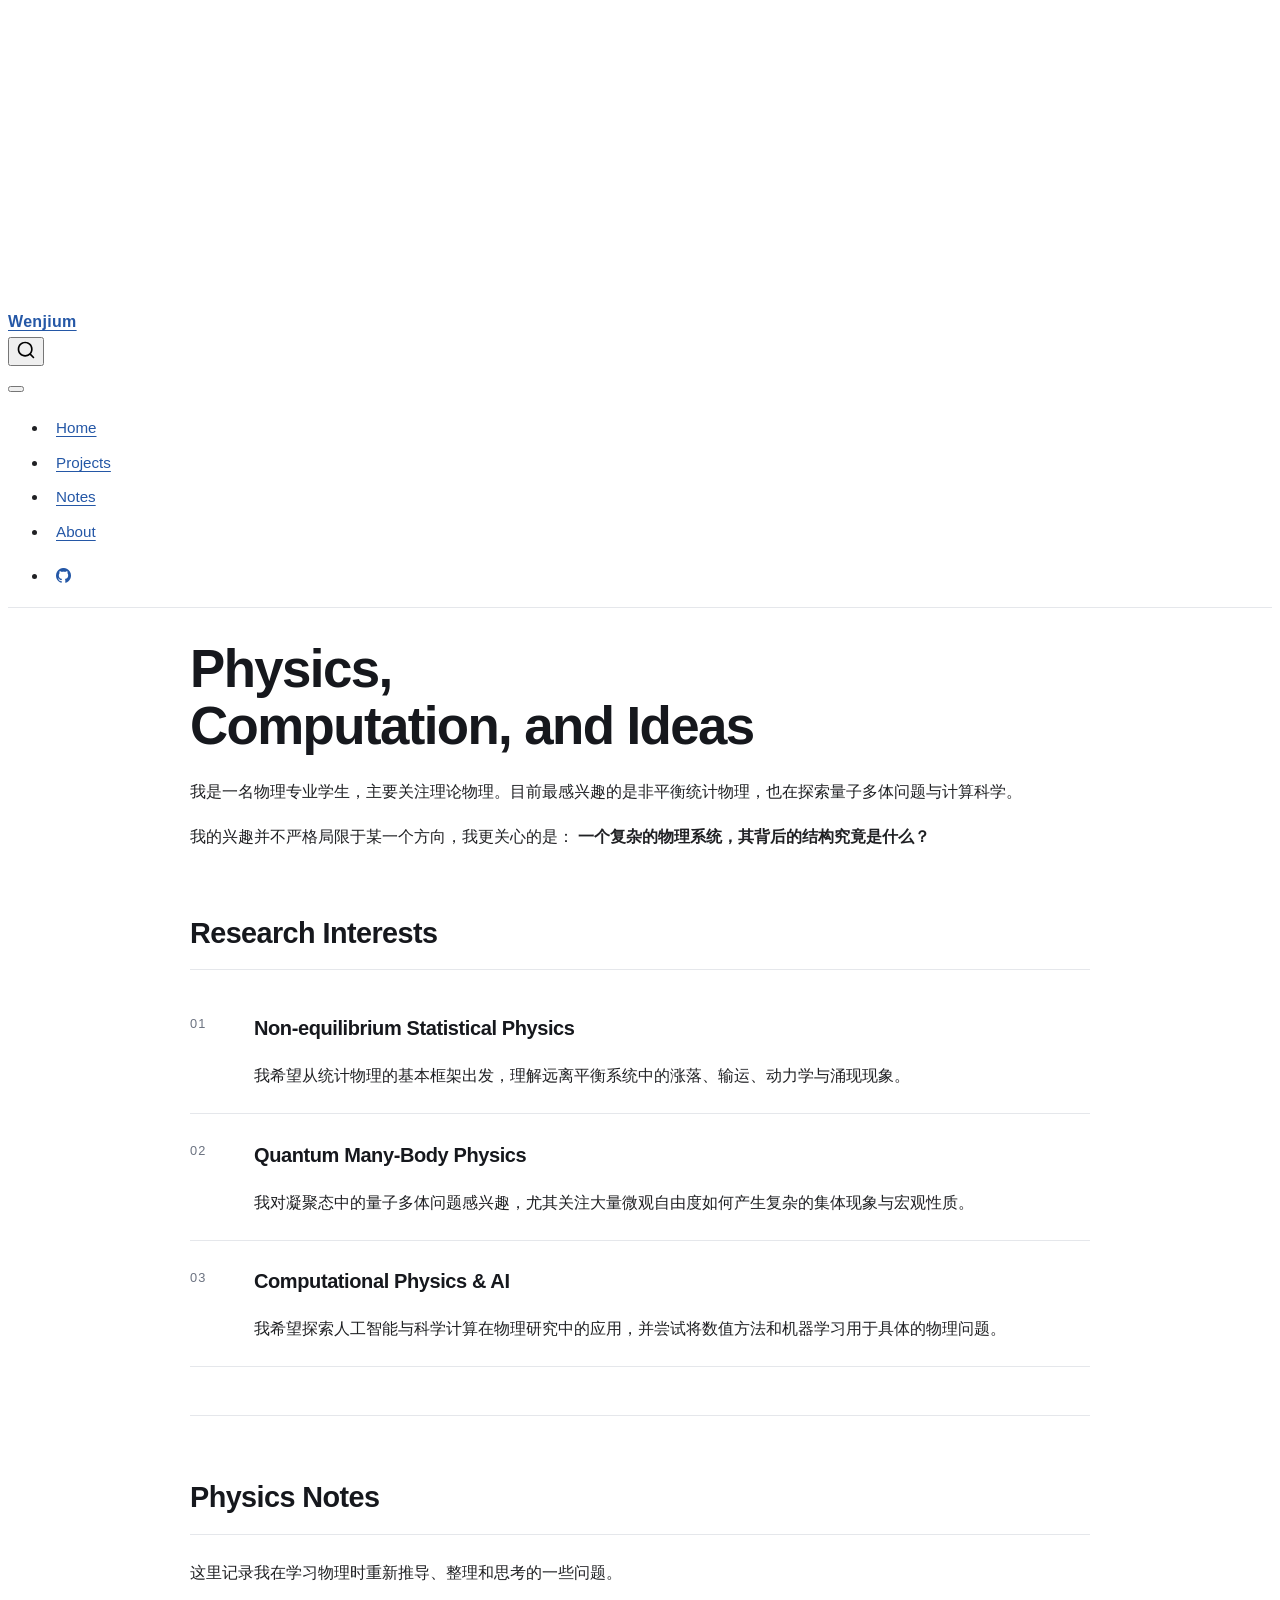
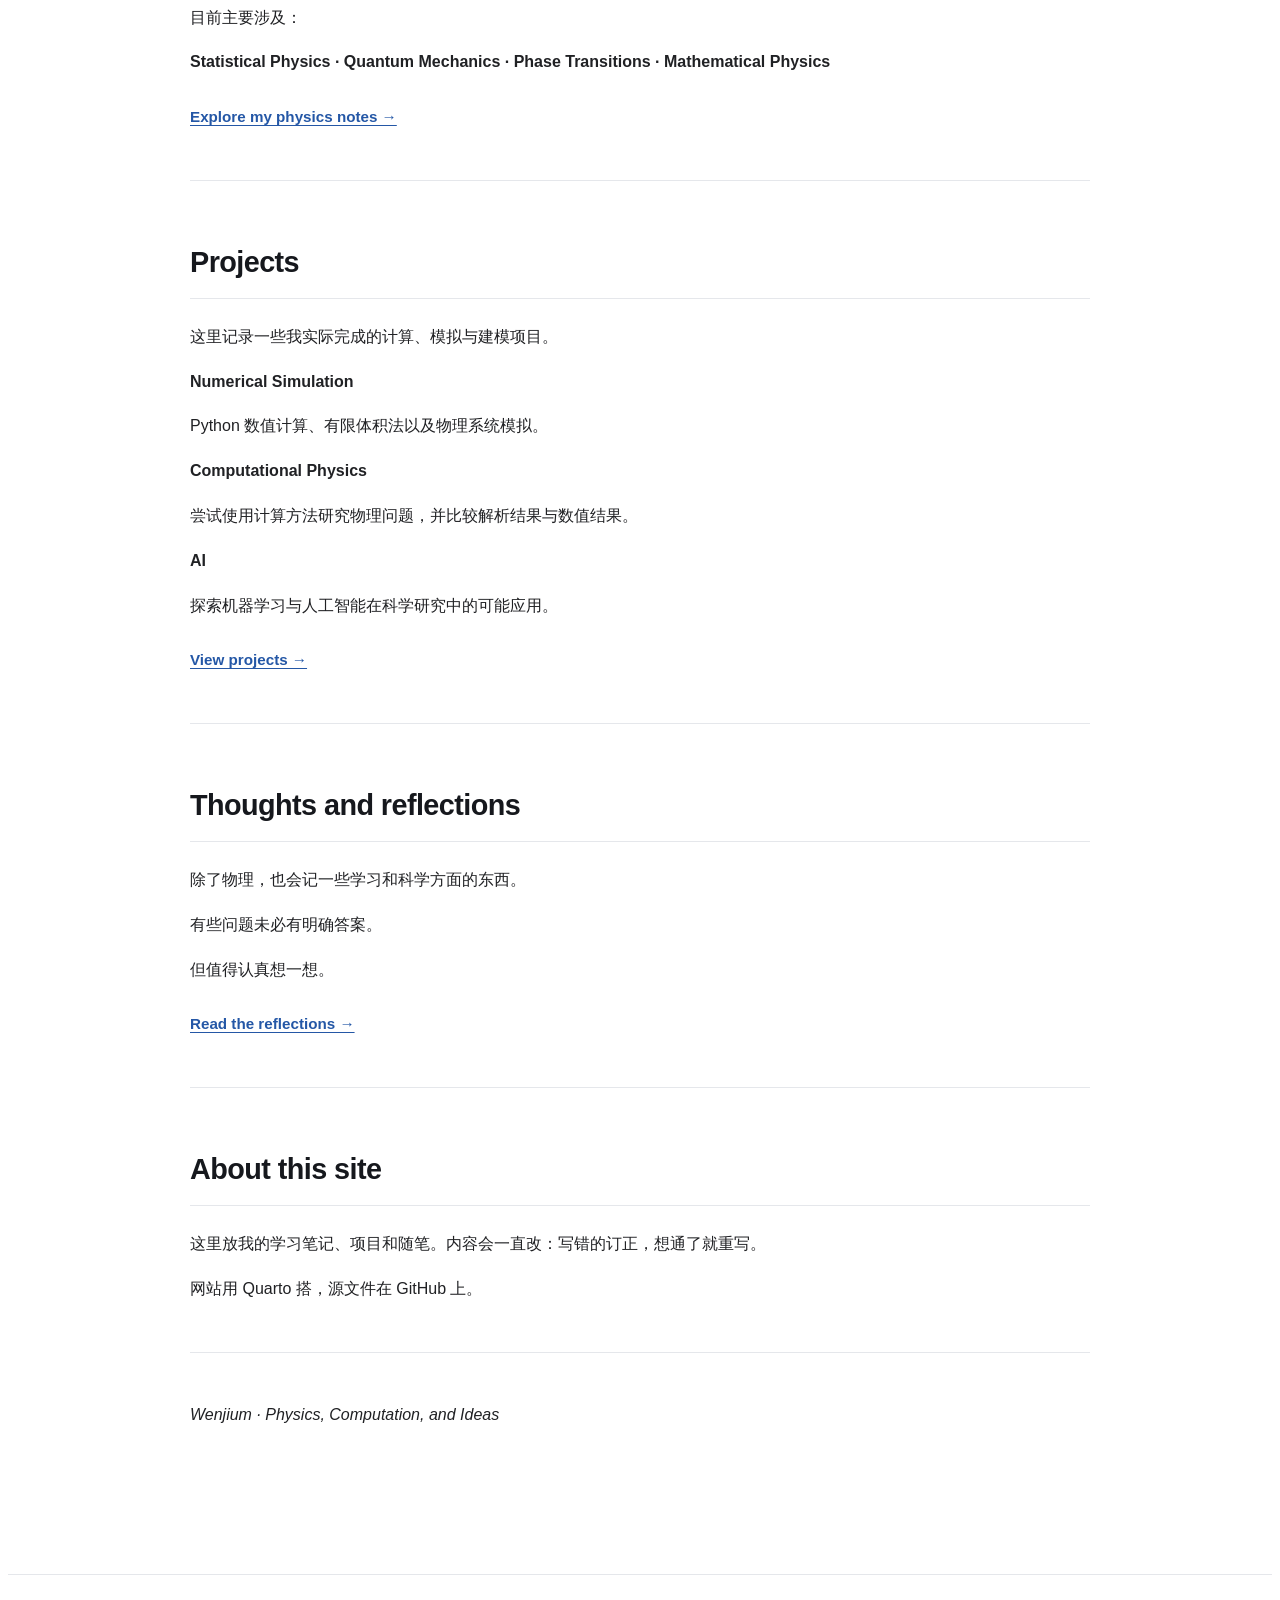
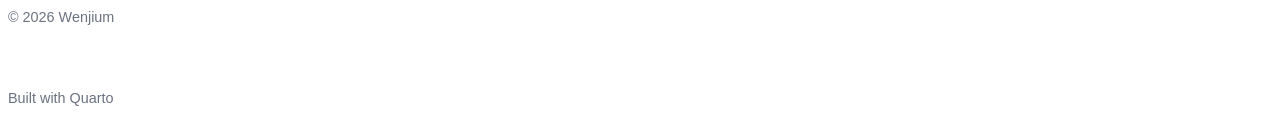
==== commit 56698b76: "Built site for gh-pages" ====
--- a/index.html
+++ b/index.html
@@ -209,7 +209,9 @@
 </section>
 <section id="thoughts-and-reflections" class="level2">
 <h2 class="anchored" data-anchor-id="thoughts-and-reflections">Thoughts and reflections</h2>
-<p>除了物理，也会记一些学习和科学方面的东西。大多是还没想清楚的问题，写下来是为了把思路理一遍。</p>
+<p>除了物理，也会记一些学习和科学方面的东西。</p>
+<p>有些问题未必有明确答案。</p>
+<p>但值得认真想一想。</p>
 <p><a href="./thoughts/index.html" class="section-link">Read the reflections →</a></p>
 <hr>
 </section>
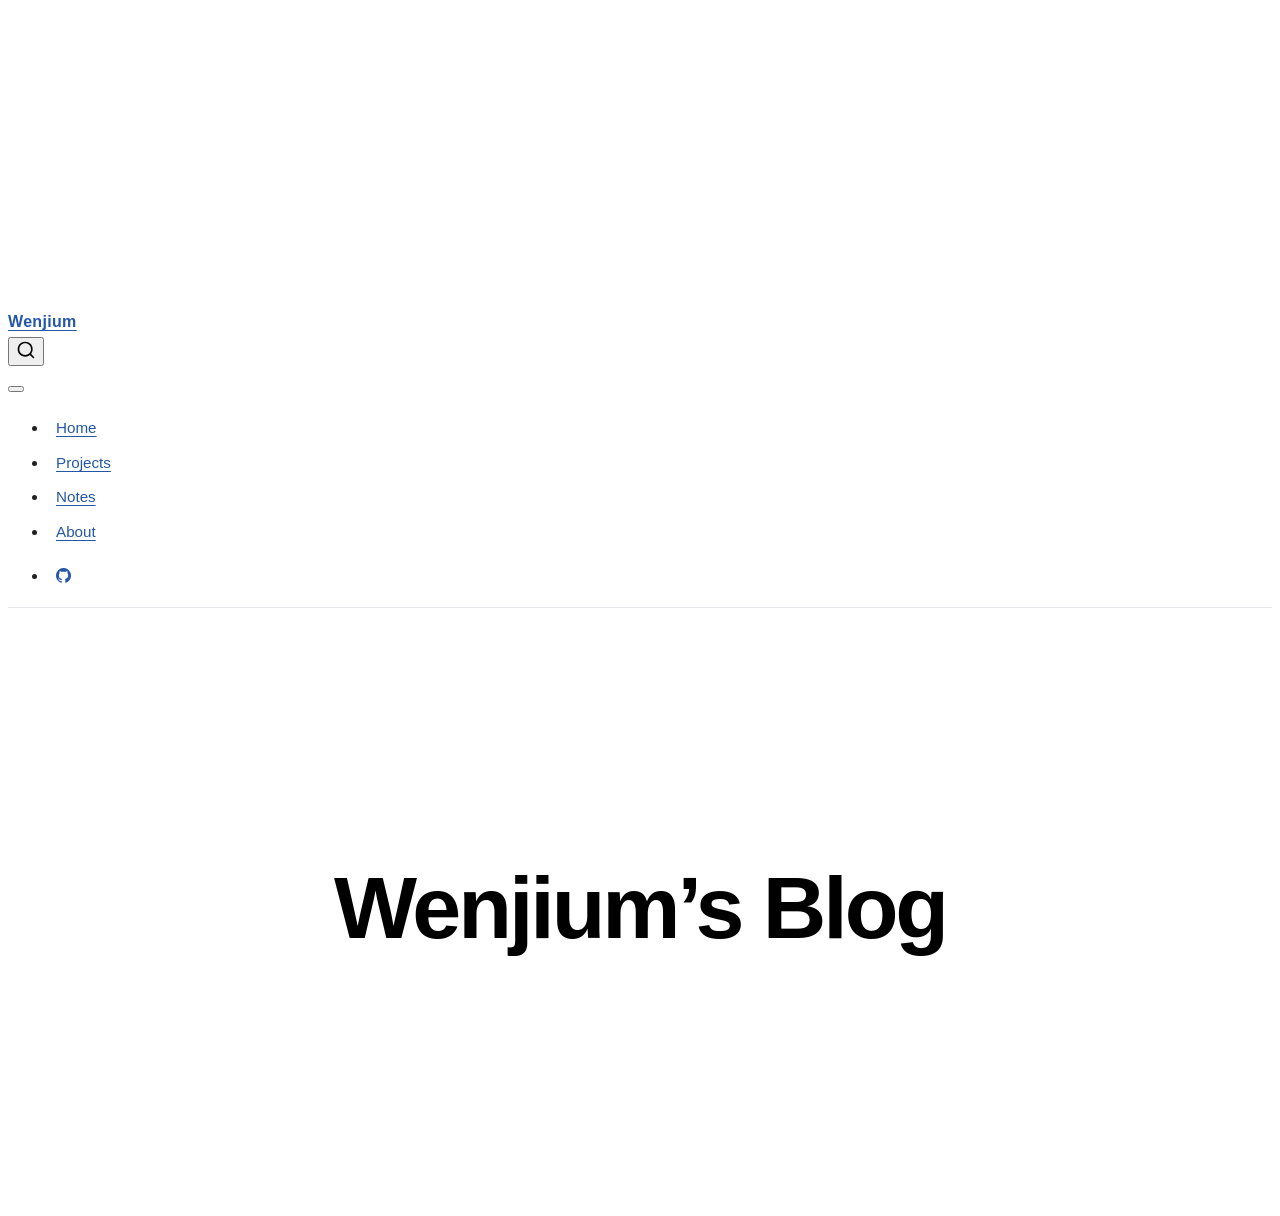
==== commit 799defb5: "Built site for gh-pages" ====
--- a/index.html
+++ b/index.html
@@ -7,7 +7,7 @@
 <meta name="viewport" content="width=device-width, initial-scale=1.0, user-scalable=yes">
 
 
-<title>Wenjium</title>
+<title>Wenjium’s Blog – Wenjium</title>
 <style>
 /* Default styles provided by pandoc.
 ** See https://pandoc.org/MANUAL.html#variables-for-html for config info.
@@ -132,98 +132,32 @@
 <!-- margin-sidebar -->
     
 <!-- main -->
-<main class="content" id="quarto-document-content"><header id="title-block-header" class="quarto-title-block"></header>
-
-
-
-
-<h1 class="hero-title">
-Physics,<br> Computation, and Ideas
-</h1>
-<p>我是一名物理专业学生，主要关注理论物理。目前最感兴趣的是非平衡统计物理，也在探索量子多体问题与计算科学。</p>
-<p>我的兴趣并不严格局限于某一个方向，我更关心的是： <strong>一个复杂的物理系统，其背后的结构究竟是什么？</strong></p>
-<section id="research-interests" class="level2">
-<h2 class="anchored" data-anchor-id="research-interests">Research Interests</h2>
-<!-- 注意：下面每行 HTML 都不要缩进到 4 个空格以上， -->
-<!-- 否则 pandoc 会把它当作缩进代码块，标签会被原样显示出来。 -->
-<div class="interest-item">
-<div class="interest-number">
-01
+<main class="content" id="quarto-document-content">
+
+<header id="title-block-header" class="quarto-title-block default">
+<div class="quarto-title">
+<h1 class="title">Wenjium’s Blog</h1>
 </div>
-<div>
-<h3 class="anchored">
-Non-equilibrium Statistical Physics
-</h3>
-<p>
-我希望从统计物理的基本框架出发，理解远离平衡系统中的涨落、输运、动力学与涌现现象。
+
+
+
+<div class="quarto-title-meta">
+
+    
+  
+    
+  </div>
+  
+
+
+</header>
+
+
+<p class="home-landing">
+Wenjium’s Blog
 </p>
-</div>
-</div>
-<div class="interest-item">
-<div class="interest-number">
-02
-</div>
-<div>
-<h3 class="anchored">
-Quantum Many-Body Physics
-</h3>
-<p>
-我对凝聚态中的量子多体问题感兴趣，尤其关注大量微观自由度如何产生复杂的集体现象与宏观性质。
-</p>
-</div>
-</div>
-<div class="interest-item">
-<div class="interest-number">
-03
-</div>
-<div>
-<h3 class="anchored">
-Computational Physics &amp; AI
-</h3>
-<p>
-我希望探索人工智能与科学计算在物理研究中的应用，并尝试将数值方法和机器学习用于具体的物理问题。
-</p>
-</div>
-</div>
-<hr>
-</section>
-<section id="physics-notes" class="level2">
-<h2 class="anchored" data-anchor-id="physics-notes">Physics Notes</h2>
-<p>这里记录我在学习物理时重新推导、整理和思考的一些问题。</p>
-<p>目前主要涉及：</p>
-<p><strong>Statistical Physics · Quantum Mechanics · Phase Transitions · Mathematical Physics</strong></p>
-<p><a href="./physics-notes/index.html" class="section-link">Explore my physics notes →</a></p>
-<hr>
-</section>
-<section id="projects" class="level2">
-<h2 class="anchored" data-anchor-id="projects">Projects</h2>
-<p>这里记录一些我实际完成的计算、模拟与建模项目。</p>
-<p><strong>Numerical Simulation</strong></p>
-<p>Python 数值计算、有限体积法以及物理系统模拟。</p>
-<p><strong>Computational Physics</strong></p>
-<p>尝试使用计算方法研究物理问题，并比较解析结果与数值结果。</p>
-<p><strong>AI</strong></p>
-<p>探索机器学习与人工智能在科学研究中的可能应用。</p>
-<p><a href="./projects/index.html" class="section-link">View projects →</a></p>
-<hr>
-</section>
-<section id="thoughts-and-reflections" class="level2">
-<h2 class="anchored" data-anchor-id="thoughts-and-reflections">Thoughts and reflections</h2>
-<p>除了物理，也会记一些学习和科学方面的东西。</p>
-<p>有些问题未必有明确答案。</p>
-<p>但值得认真想一想。</p>
-<p><a href="./thoughts/index.html" class="section-link">Read the reflections →</a></p>
-<hr>
-</section>
-<section id="about-this-site" class="level2">
-<h2 class="anchored" data-anchor-id="about-this-site">About this site</h2>
-<p>这里放我的学习笔记、项目和随笔。内容会一直改：写错的订正，想通了就重写。</p>
-<p>网站用 Quarto 搭，源文件在 GitHub 上。</p>
-<hr>
-<p><em>Wenjium · Physics, Computation, and Ideas</em></p>
-
-
-</section>
+
+
 
 </main> <!-- /main -->
 <script id="quarto-html-after-body" type="application/javascript">
--- a/styles.css
+++ b/styles.css
@@ -359,4 +359,75 @@
   margin-top: 0.6rem;
   font-size: 0.95rem;
   font-weight: 550;
+}
+
+/* =========================================
+   Landing page (index.qmd)
+   首页只留一个名字，黑白灰，其余一律不出现。
+   ========================================= */
+
+.home-landing {
+  margin: 0;
+  padding: 0;
+  /* 纯黑，字号跟随视口；上限 5.5rem 是为了宽屏上不过分张扬 */
+  color: #000;
+  font-size: clamp(2.4rem, 7vw, 5.5rem);
+  font-weight: 600;
+  line-height: 1.1;
+  letter-spacing: -0.035em;
+  text-align: center;
+  /* 动画期间的位移不改动周围任何元素的位置 */
+  animation: home-landing-in 1.8s cubic-bezier(0.22, 0.61, 0.36, 1) both;
+}
+
+@keyframes home-landing-in {
+  from {
+    opacity: 0;
+    transform: translateY(14px);
+  }
+
+  to {
+    opacity: 1;
+    transform: translateY(0);
+  }
+}
+
+/* 首页不需要页脚；用 :has() 精确限定，其他页面照旧 */
+body:has(.home-landing) .nav-footer {
+  display: none;
+}
+
+/* 首页和 About 页不需要 Quarto 自动生成的标题块 ——
+   title: 留在 YAML 里只是为了让浏览器标签页有名字。
+   其他页面（Notes / Projects）的 H1 就来自标题块，不能动。 */
+body:has(.home-landing) #title-block-header,
+body:has(.about-hero) #title-block-header {
+  display: none;
+}
+
+/* 只在“含有 .home-landing 的那一页”把内容区改成整屏居中，
+   所以其他页面（笔记/项目）的排版完全不受影响。 */
+#quarto-content:has(.home-landing) {
+  display: flex;
+  align-items: center;
+  justify-content: center;
+  /* 放开全局 900px 限宽，让名字真正落在视口正中 */
+  max-width: none;
+  /* --navbar-height 由 Bootstrap 提供；取不到时回落到 60px */
+  min-height: calc(100vh - var(--navbar-height, 60px));
+  min-height: calc(100svh - var(--navbar-height, 60px));
+  padding-bottom: 0;
+}
+
+@media (max-width: 768px) {
+  .home-landing {
+    font-size: clamp(2.1rem, 11vw, 3.2rem);
+  }
+}
+
+/* 尊重系统的“减少动态效果”设置 */
+@media (prefers-reduced-motion: reduce) {
+  .home-landing {
+    animation: none;
+  }
 }
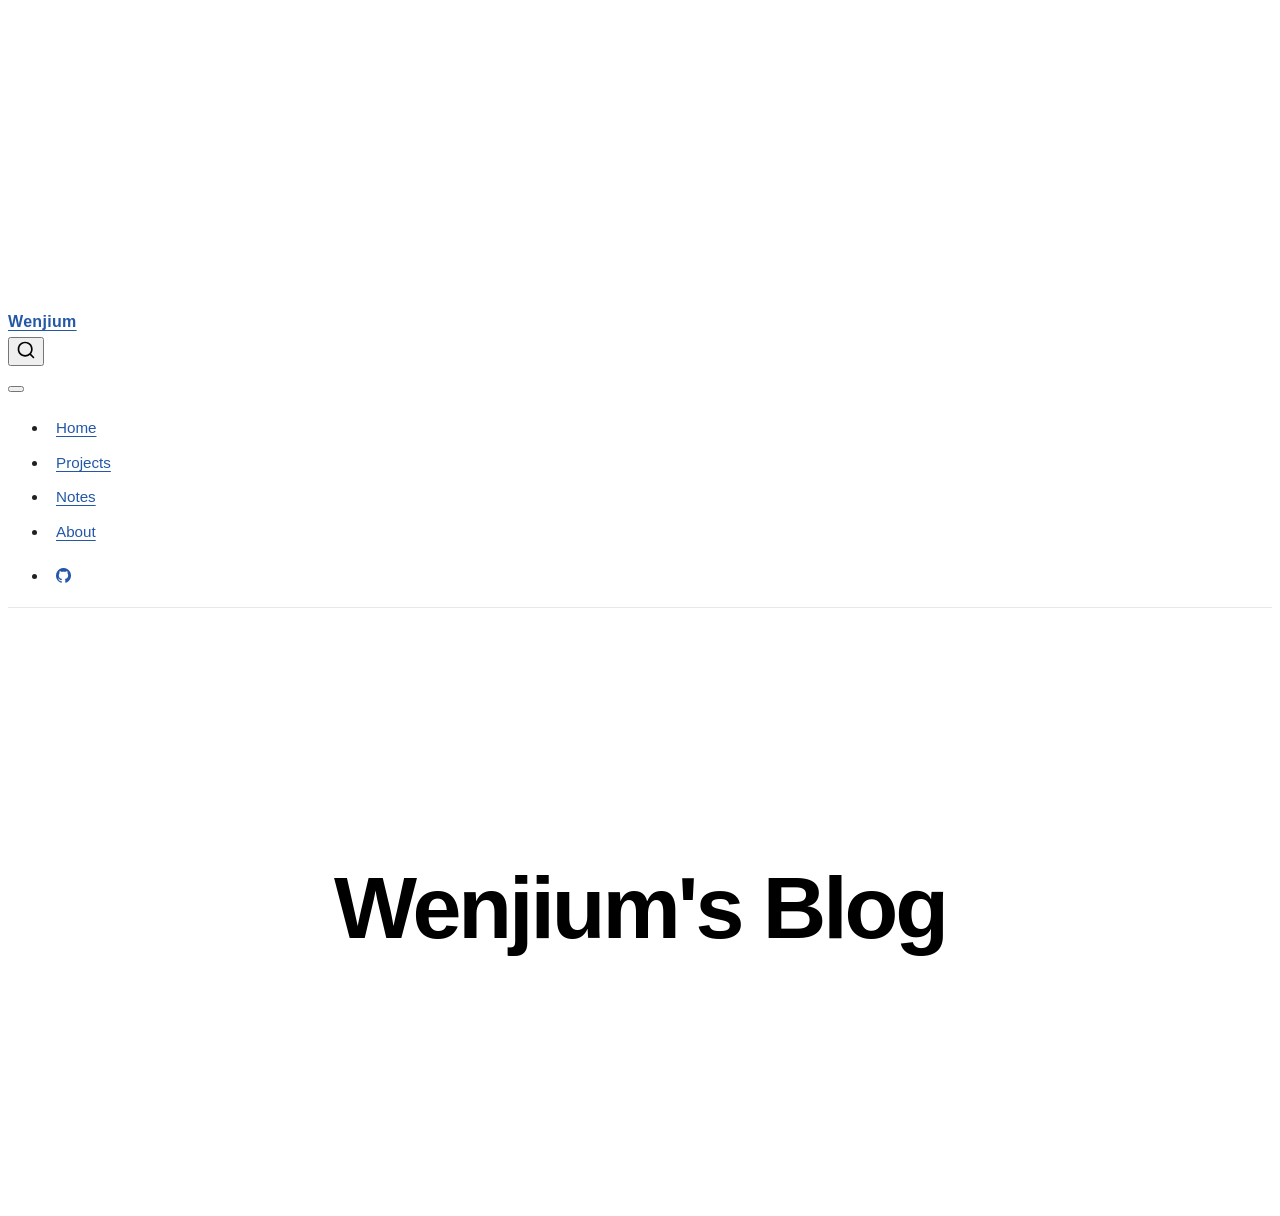
==== commit e76fb05d: "Built site for gh-pages" ====
--- a/index.html
+++ b/index.html
@@ -153,8 +153,12 @@
 </header>
 
 
+<!-- 撇号必须写成 &apos;。
+     Quarto 会强制启用 pandoc 的 smart 引号（frontmatter 里的 smart: false 挡不住），
+     源码里直接写 ' 或 ’ 都会被渲染成 U+2019 弯撇；该字符在中文环境下会回退到中文字体，
+     显示成全角标点，撇号后面会凭空多出半个字的空隙。只有 &apos; 能输出真正的 ASCII 撇号。 -->
 <p class="home-landing">
-Wenjium’s Blog
+Wenjium's Blog
 </p>
 
 
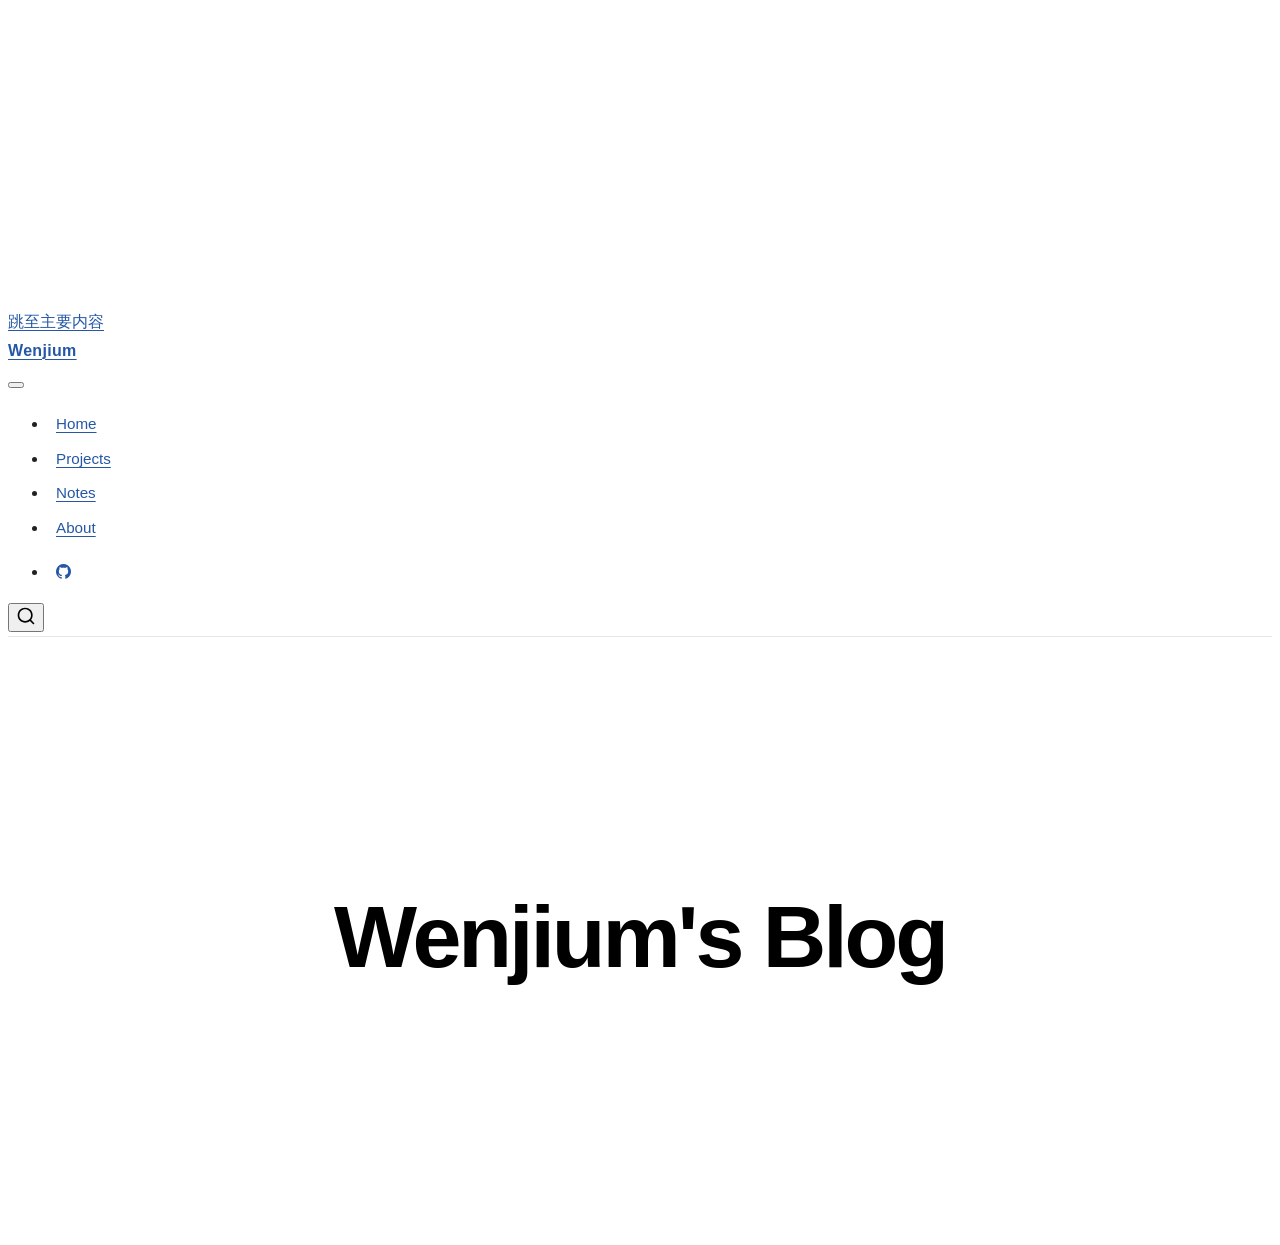
==== commit 0eb2bc54: "Built site for gh-pages" ====
--- a/index.html
+++ b/index.html
@@ -2,7 +2,7 @@
 <html xmlns="http://www.w3.org/1999/xhtml" lang="zh-Hans" xml:lang="zh-Hans"><head>
 
 <meta charset="utf-8">
-<meta name="generator" content="quarto-1.10.19">
+<meta name="generator" content="quarto-1.11.9">
 
 <meta name="viewport" content="width=device-width, initial-scale=1.0, user-scalable=yes">
 
@@ -38,14 +38,15 @@
 <meta name="quarto:offset" content="./">
 <script src="site_libs/quarto-html/quarto.js" type="module"></script>
 <script src="site_libs/quarto-html/tabsets/tabsets.js" type="module"></script>
+<script src="site_libs/quarto-html/scrollable-regions/scrollable-regions.js" type="module"></script>
 <script src="site_libs/quarto-html/popper.min.js"></script>
 <script src="site_libs/quarto-html/tippy.umd.min.js"></script>
 <script src="site_libs/quarto-html/anchor.min.js"></script>
 <link href="site_libs/quarto-html/tippy.css" rel="stylesheet">
-<link href="site_libs/quarto-html/quarto-syntax-highlighting-bf27225e3a48a9273f3daa8f8e829971.css" rel="stylesheet" id="quarto-text-highlighting-styles">
+<link href="site_libs/quarto-html/quarto-syntax-highlighting-63b5708e65d6cd79cd7618c58d0c21e7.css" rel="stylesheet" id="quarto-text-highlighting-styles">
 <script src="site_libs/bootstrap/bootstrap.min.js"></script>
 <link href="site_libs/bootstrap/bootstrap-icons.css" rel="stylesheet">
-<link href="site_libs/bootstrap/bootstrap-55617497126496852ff9f5a59253c640.min.css" rel="stylesheet" append-hash="true" id="quarto-bootstrap" data-mode="light">
+<link href="site_libs/bootstrap/bootstrap-8d3ad9c781c51ccd60b292c95058b2c2.min.css" rel="stylesheet" append-hash="true" id="quarto-bootstrap" data-mode="light">
 <script id="quarto-search-options" type="application/json">{
   "location": "navbar",
   "copy-button": false,
@@ -79,19 +80,18 @@
 <link rel="stylesheet" href="styles.css">
 </head>
 
-<body class="nav-fixed fullcontent quarto-light">
+<body class="nav-fixed fullcontent quarto-light"><a id="quarto-skip-link" class="visually-hidden-focusable" href="#quarto-document-content">跳至主要内容</a>
 
 <div id="quarto-search-results"></div>
   <header id="quarto-header" class="headroom fixed-top">
-    <nav class="navbar navbar-expand-lg " data-bs-theme="dark">
+    <nav class="navbar navbar-expand-lg " data-bs-theme="dark" aria-label="网站">
       <div class="navbar-container container-fluid">
       <div class="navbar-brand-container mx-auto">
     <a class="navbar-brand" href="./index.html">
     <span class="navbar-title">Wenjium</span>
     </a>
   </div>
-            <div id="quarto-search" class="" title="搜索"></div>
-          <button class="navbar-toggler" type="button" data-bs-toggle="collapse" data-bs-target="#navbarCollapse" aria-controls="navbarCollapse" role="menu" aria-expanded="false" aria-label="展开或折叠导航栏" onclick="if (window.quartoToggleHeadroom) { window.quartoToggleHeadroom(); }">
+          <button class="navbar-toggler" type="button" data-bs-toggle="collapse" data-bs-target="#navbarCollapse" aria-controls="navbarCollapse" aria-expanded="false" aria-label="展开或折叠导航栏" onclick="if (window.quartoToggleHeadroom) { window.quartoToggleHeadroom(); }">
   <span class="navbar-toggler-icon"></span>
 </button>
           <div class="collapse navbar-collapse" id="navbarCollapse">
@@ -123,6 +123,7 @@
           </div> <!-- /navcollapse -->
             <div class="quarto-navbar-tools">
 </div>
+            <div id="quarto-search" class="" title="搜索"></div>
       </div> <!-- /container-fluid -->
     </nav>
 </header>
@@ -132,7 +133,7 @@
 <!-- margin-sidebar -->
     
 <!-- main -->
-<main class="content" id="quarto-document-content">
+<main class="content" id="quarto-document-content" tabindex="-1">
 
 <header id="title-block-header" class="quarto-title-block default">
 <div class="quarto-title">
@@ -242,7 +243,8 @@
           return filterRegex.test(href) || localhostRegex.test(href) || mailtoRegex.test(href);
       }
       // Inspect non-navigation links and adorn them if external
-     var links = window.document.querySelectorAll('a[href]:not(.nav-link):not(.navbar-brand):not(.toc-action):not(.sidebar-link):not(.sidebar-item-toggle):not(.pagination-link):not(.no-external):not([aria-hidden]):not(.dropdown-item):not(.quarto-navigation-tool):not(.about-link)');
+      window.quartoDecorateExternalLinks = function (root) {
+     var links = (root || window.document).querySelectorAll('a[href]:not(.nav-link):not(.navbar-brand):not(.toc-action):not(.sidebar-link):not(.sidebar-item-toggle):not(.pagination-link):not(.no-external):not([aria-hidden]):not(.dropdown-item):not(.quarto-navigation-tool):not(.about-link)');
       for (var i=0; i<links.length; i++) {
         const link = links[i];
         if (!isInternal(link.href)) {
@@ -251,8 +253,69 @@
           if (link.dataset.originalHref !== undefined) {
             link.href = link.dataset.originalHref;
           }
-        }
-      }
+          if (!link.classList.contains('no-external-icon')) {
+          }
+        }
+      }
+      };
+      window.quartoDecorateExternalLinks(window.document);
+    // Esc closes the popup (WCAG 1.4.13) and focus leaving both trigger and
+    // popup closes it (WCAG 2.4.11); tippy handles neither for interactive popups.
+    const hideOnEscAndFocusOut = {
+      name: 'hideOnEscAndFocusOut',
+      defaultValue: true,
+      fn(instance) {
+        const dismiss = () => {
+          // A show scheduled by the trigger delay would otherwise reopen it
+          instance.clearDelayTimeouts();
+          instance.hide();
+        };
+        const onKeyDown = (event) => {
+          if (event.key !== 'Escape') {
+            return;
+          }
+          // Keep Esc from also reaching page handlers (e.g. reveal.js overview),
+          // except an open reveal.js slide menu, which Esc should close too.
+          // The menu handles keys only when its keyboard option is on.
+          const menuHandlesEsc = window.Reveal?.getPlugin?.('menu')?.isOpen() &&
+            window.Reveal.getConfig().menu?.keyboard !== false;
+          if (!menuHandlesEsc) {
+            event.stopPropagation();
+          }
+          if (instance.popper.contains(window.document.activeElement)) {
+            // Disabled while refocusing so the focus trigger does not reopen it
+            instance.disable();
+            instance.reference.focus();
+            instance.enable();
+          }
+          dismiss();
+        };
+        const onFocusOut = (event) => {
+          const target = event.relatedTarget;
+          if (target && !instance.reference.contains(target) &&
+              !instance.popper.contains(target)) {
+            dismiss();
+          }
+        };
+        // On the trigger too: a click trigger (code-annotations: select) has no
+        // blur handling. Attached for the instance's lifetime so leaving the
+        // trigger also cancels a show still pending on the trigger delay.
+        instance.reference.addEventListener('focusout', onFocusOut);
+        return {
+          onShow() {
+            window.document.addEventListener('keydown', onKeyDown, true);
+            instance.popper.addEventListener('focusout', onFocusOut);
+          },
+          onHide() {
+            window.document.removeEventListener('keydown', onKeyDown, true);
+            instance.popper.removeEventListener('focusout', onFocusOut);
+          },
+          onDestroy() {
+            instance.reference.removeEventListener('focusout', onFocusOut);
+          },
+        };
+      },
+    };
     function tippyHover(el, contentFn, onTriggerFn, onUntriggerFn) {
       const config = {
         allowHTML: true,
@@ -266,6 +329,7 @@
         interactiveBorder: 10,
         theme: 'quarto',
         placement: 'bottom-start',
+        plugins: [hideOnEscAndFocusOut],
       };
       if (contentFn) {
         config.content = contentFn;
@@ -428,44 +492,54 @@
           const lineIds = lines.map((line) => {
             return targetCell + "-" + line;
           })
-          let top = null;
-          let height = null;
-          let parent = null;
+          // Each band is positioned against its own containing block, which is
+          // not the offsetParent of the lines, so place it from client rects.
+          const placeBand = (band, firstEl, lastEl, codeBlock) => {
+            const container = band.offsetParent;
+            if (container === null) {
+              return;
+            }
+            const containerRect = container.getBoundingClientRect();
+            // Reveal.js scales slides with a transform, so convert client
+            // pixels back to the CSS pixels of the container.
+            const scale = containerRect.height / container.offsetHeight || 1;
+            const firstRect = firstEl.getBoundingClientRect();
+            const lastRect = lastEl.getBoundingClientRect();
+            const top = (firstRect.top - containerRect.top) / scale - container.clientTop + container.scrollTop;
+            const height = (lastRect.bottom - firstRect.top) / scale;
+            band.style.top = top - 2 + "px";
+            band.style.height = height + 4 + "px";
+            if (codeBlock) {
+              // Without the copy button wrapper, the containing block is wider
+              // than the code block, so span the code block explicitly.
+              const blockRect = codeBlock.getBoundingClientRect();
+              band.style.left = (blockRect.left - containerRect.left) / scale - container.clientLeft + container.scrollLeft + "px";
+              band.style.width = blockRect.width / scale + "px";
+            }
+          };
           if (lineIds.length > 0) {
-              //compute the position of the single el (top and bottom and make a div)
-              const el = window.document.getElementById(lineIds[0]);
-              top = el.offsetTop;
-              height = el.offsetHeight;
-              parent = el.parentElement.parentElement;
-            if (lineIds.length > 1) {
-              const lastEl = window.document.getElementById(lineIds[lineIds.length - 1]);
-              const bottom = lastEl.offsetTop + lastEl.offsetHeight;
-              height = bottom - top;
-            }
-            if (top !== null && height !== null && parent !== null) {
-              // cook up a div (if necessary) and position it 
-              let div = window.document.getElementById("code-annotation-line-highlight");
-              if (div === null) {
-                div = window.document.createElement("div");
-                div.setAttribute("id", "code-annotation-line-highlight");
-                div.style.position = 'absolute';
-                parent.appendChild(div);
-              }
-              div.style.top = top - 2 + "px";
-              div.style.height = height + 4 + "px";
-              div.style.left = 0;
-              let gutterDiv = window.document.getElementById("code-annotation-line-highlight-gutter");
-              if (gutterDiv === null) {
-                gutterDiv = window.document.createElement("div");
-                gutterDiv.setAttribute("id", "code-annotation-line-highlight-gutter");
-                gutterDiv.style.position = 'absolute';
-                const codeCell = window.document.getElementById(targetCell);
-                const gutter = codeCell.querySelector('.code-annotation-gutter');
-                gutter.appendChild(gutterDiv);
-              }
-              gutterDiv.style.top = top - 2 + "px";
-              gutterDiv.style.height = height + 4 + "px";
-            }
+            const el = window.document.getElementById(lineIds[0]);
+            const lastEl = window.document.getElementById(lineIds[lineIds.length - 1]);
+            const parent = el.parentElement.parentElement;
+            // cook up a div (if necessary) and position it
+            let div = window.document.getElementById("code-annotation-line-highlight");
+            if (div === null) {
+              div = window.document.createElement("div");
+              div.setAttribute("id", "code-annotation-line-highlight");
+              div.style.position = 'absolute';
+              parent.appendChild(div);
+            }
+            placeBand(div, el, lastEl, parent.closest("div.sourceCode") || parent);
+            let gutterDiv = window.document.getElementById("code-annotation-line-highlight-gutter");
+            if (gutterDiv === null) {
+              gutterDiv = window.document.createElement("div");
+              gutterDiv.setAttribute("id", "code-annotation-line-highlight-gutter");
+              gutterDiv.style.position = 'absolute';
+              const codeCell = window.document.getElementById(targetCell);
+              const gutter = codeCell.querySelector('.code-annotation-gutter');
+              gutter.appendChild(gutterDiv);
+            }
+            placeBand(gutterDiv, el, lastEl);
             selectedAnnoteEl = annoteEl;
           }
         };
@@ -564,6 +638,9 @@
     }
   });
   </script>
+  <script type="application/javascript">
+  window.quartoScrollableRegionsLabels = {"code":"可滚动的代码","output":"可滚动的输出"};
+  </script>
 </div> <!-- /content -->
 <footer class="footer">
   <div class="nav-footer">
--- a/site_libs/quarto-html/quarto-syntax-highlighting-63b5708e65d6cd79cd7618c58d0c21e7.css
+++ b/site_libs/quarto-html/quarto-syntax-highlighting-63b5708e65d6cd79cd7618c58d0c21e7.css
@@ -0,0 +1,236 @@
+/* quarto syntax highlight colors */
+:root {
+  --quarto-hl-ot-color: #003B4F;
+  --quarto-hl-at-color: #657422;
+  --quarto-hl-ss-color: #20794D;
+  --quarto-hl-an-color: #5E5E5E;
+  --quarto-hl-fu-color: #4758AB;
+  --quarto-hl-st-color: #20794D;
+  --quarto-hl-cf-color: #003B4F;
+  --quarto-hl-op-color: #5E5E5E;
+  --quarto-hl-er-color: #AD0000;
+  --quarto-hl-bn-color: #AD0000;
+  --quarto-hl-al-color: #AD0000;
+  --quarto-hl-va-color: #111111;
+  --quarto-hl-bu-color: inherit;
+  --quarto-hl-ex-color: inherit;
+  --quarto-hl-pp-color: #AD0000;
+  --quarto-hl-in-color: #5E5E5E;
+  --quarto-hl-vs-color: #20794D;
+  --quarto-hl-wa-color: #5E5E5E;
+  --quarto-hl-do-color: #5E5E5E;
+  --quarto-hl-im-color: #00769E;
+  --quarto-hl-ch-color: #20794D;
+  --quarto-hl-dt-color: #AD0000;
+  --quarto-hl-fl-color: #AD0000;
+  --quarto-hl-co-color: #5E5E5E;
+  --quarto-hl-cv-color: #5E5E5E;
+  --quarto-hl-cn-color: #8f5902;
+  --quarto-hl-sc-color: #5E5E5E;
+  --quarto-hl-dv-color: #AD0000;
+  --quarto-hl-kw-color: #003B4F;
+}
+
+/* other quarto variables */
+:root {
+  --quarto-font-monospace: SFMono-Regular, Menlo, Monaco, Consolas, "Liberation Mono", "Courier New", monospace;
+}
+
+/* syntax highlight based on Pandoc's rules */
+pre > code.sourceCode > span {
+  color: #003B4F;
+}
+
+code.sourceCode > span {
+  color: #003B4F;
+}
+
+div.sourceCode,
+div.sourceCode pre.sourceCode {
+  color: #003B4F;
+}
+
+/* Normal */
+code span {
+  color: #003B4F;
+}
+
+/* Alert */
+code span.al {
+  color: #AD0000;
+  font-style: inherit;
+}
+
+/* Annotation */
+code span.an {
+  color: #5E5E5E;
+  font-style: inherit;
+}
+
+/* Attribute */
+code span.at {
+  color: #657422;
+  font-style: inherit;
+}
+
+/* BaseN */
+code span.bn {
+  color: #AD0000;
+  font-style: inherit;
+}
+
+/* BuiltIn */
+code span.bu {
+  font-style: inherit;
+}
+
+/* ControlFlow */
+code span.cf {
+  color: #003B4F;
+  font-weight: bold;
+  font-style: inherit;
+}
+
+/* Char */
+code span.ch {
+  color: #20794D;
+  font-style: inherit;
+}
+
+/* Constant */
+code span.cn {
+  color: #8f5902;
+  font-style: inherit;
+}
+
+/* Comment */
+code span.co {
+  color: #5E5E5E;
+  font-style: inherit;
+}
+
+/* CommentVar */
+code span.cv {
+  color: #5E5E5E;
+  font-style: italic;
+}
+
+/* Documentation */
+code span.do {
+  color: #5E5E5E;
+  font-style: italic;
+}
+
+/* DataType */
+code span.dt {
+  color: #AD0000;
+  font-style: inherit;
+}
+
+/* DecVal */
+code span.dv {
+  color: #AD0000;
+  font-style: inherit;
+}
+
+/* Error */
+code span.er {
+  color: #AD0000;
+  font-style: inherit;
+}
+
+/* Extension */
+code span.ex {
+  font-style: inherit;
+}
+
+/* Float */
+code span.fl {
+  color: #AD0000;
+  font-style: inherit;
+}
+
+/* Function */
+code span.fu {
+  color: #4758AB;
+  font-style: inherit;
+}
+
+/* Import */
+code span.im {
+  color: #00769E;
+  font-style: inherit;
+}
+
+/* Information */
+code span.in {
+  color: #5E5E5E;
+  font-style: inherit;
+}
+
+/* Keyword */
+code span.kw {
+  color: #003B4F;
+  font-weight: bold;
+  font-style: inherit;
+}
+
+/* Operator */
+code span.op {
+  color: #5E5E5E;
+  font-style: inherit;
+}
+
+/* Other */
+code span.ot {
+  color: #003B4F;
+  font-style: inherit;
+}
+
+/* Preprocessor */
+code span.pp {
+  color: #AD0000;
+  font-style: inherit;
+}
+
+/* SpecialChar */
+code span.sc {
+  color: #5E5E5E;
+  font-style: inherit;
+}
+
+/* SpecialString */
+code span.ss {
+  color: #20794D;
+  font-style: inherit;
+}
+
+/* String */
+code span.st {
+  color: #20794D;
+  font-style: inherit;
+}
+
+/* Variable */
+code span.va {
+  color: #111111;
+  font-style: inherit;
+}
+
+/* VerbatimString */
+code span.vs {
+  color: #20794D;
+  font-style: inherit;
+}
+
+/* Warning */
+code span.wa {
+  color: #5E5E5E;
+  font-style: italic;
+}
+
+.prevent-inlining {
+  content: "</";
+}
+
+/*# sourceMappingURL=054cc16b9e9817627be6994582d2ffb5.css.map */
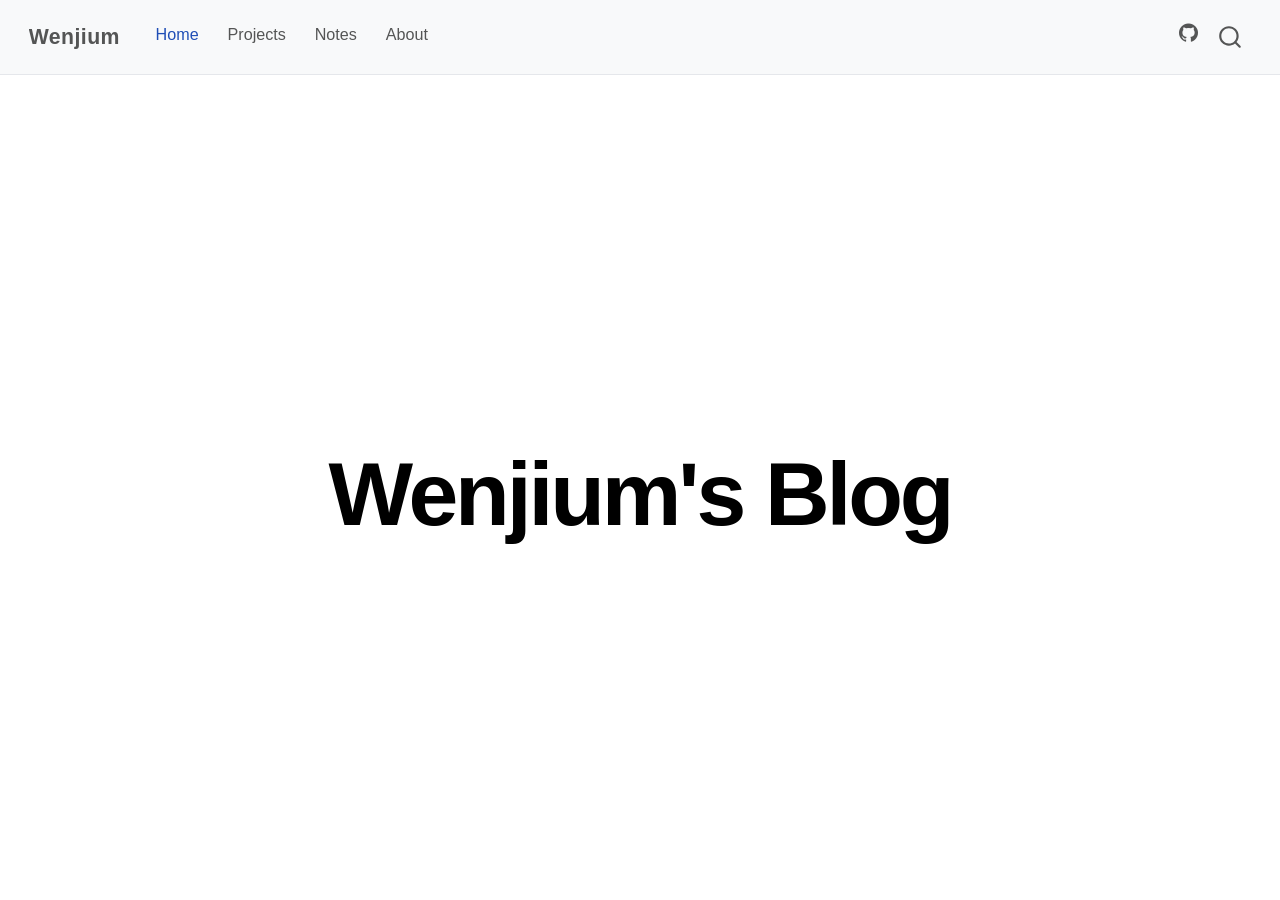
==== commit c981e76b: "Built site for gh-pages" ====
--- a/index.html
+++ b/index.html
@@ -46,7 +46,7 @@
 <link href="site_libs/quarto-html/quarto-syntax-highlighting-63b5708e65d6cd79cd7618c58d0c21e7.css" rel="stylesheet" id="quarto-text-highlighting-styles">
 <script src="site_libs/bootstrap/bootstrap.min.js"></script>
 <link href="site_libs/bootstrap/bootstrap-icons.css" rel="stylesheet">
-<link href="site_libs/bootstrap/bootstrap-8d3ad9c781c51ccd60b292c95058b2c2.min.css" rel="stylesheet" append-hash="true" id="quarto-bootstrap" data-mode="light">
+<link href="site_libs/bootstrap/bootstrap-cb61c712ca1a7fe70a83faed8e4da2d7.min.css" rel="stylesheet" append-hash="true" id="quarto-bootstrap" data-mode="light">
 <script id="quarto-search-options" type="application/json">{
   "location": "navbar",
   "copy-button": false,
